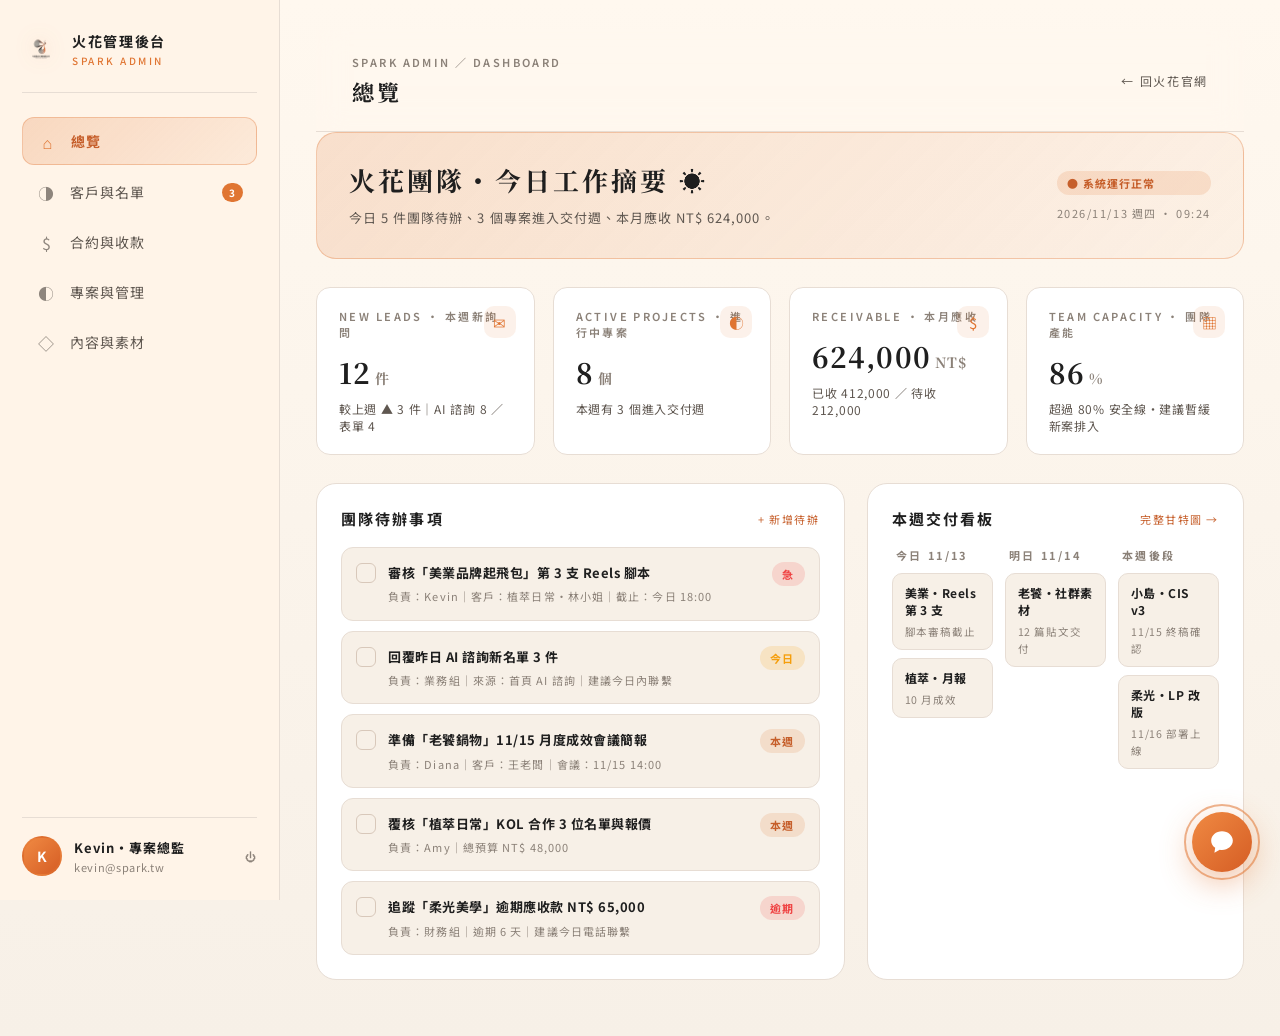
==== admin.html @ 4edcf340 "Initial prototype: 5 pages + assets Homepage, services, case study (Velireo), customer portal, and a" ====
<!DOCTYPE html>
<html lang="zh-Hant" data-theme="light">
<head>
  <meta charset="UTF-8" />
  <meta name="viewport" content="width=device-width, initial-scale=1.0" />
  <title>管理後台｜SPARK Brand Marketing</title>
  <link rel="preconnect" href="https://fonts.googleapis.com">
  <link rel="preconnect" href="https://fonts.gstatic.com" crossorigin>
  <link href="https://fonts.googleapis.com/css2?family=Noto+Serif+TC:wght@500;600;700;800&family=Noto+Sans+TC:wght@300;400;500;600;700&family=Inter:wght@400;500;600;700&display=swap" rel="stylesheet">
  <style>
    /* ===== Design tokens 沿用首頁 ===== */
    :root {
      --bg: #070b10;
      --bg-2: #0b1017;
      --card: rgba(18, 23, 31, 0.78);
      --card-2: rgba(21, 27, 36, 0.72);
      --line: rgba(255, 255, 255, 0.10);
      --line-strong: rgba(255, 255, 255, 0.16);
      --text: #f6f0e8;
      --text-soft: rgba(246, 240, 232, 0.72);
      --text-muted: rgba(246, 240, 232, 0.48);
      --orange: #e07532;
      --orange-2: #f08c4a;
      --orange-deep: #b94f1f;
      --glow: rgba(224, 117, 50, 0.42);
      --radius: 20px;
      --radius-sm: 14px;
      --body-bg: radial-gradient(circle at 8% 12%, rgba(224, 117, 50, .14), transparent 32%),
        linear-gradient(180deg, #06090e 0%, #080d13 100%);
    }
    :root[data-theme="light"] {
      --bg: #FFF8EF;
      --bg-2: #F7F0E7;
      --card: #FFFFFF;
      --card-2: #FFF4E8;
      --line: #E7DDD4;
      --line-strong: #D8C8BA;
      --text: #1F1F1F;
      --text-soft: #5F5750;
      --text-muted: #8B8178;
      --orange: #E07532;
      --orange-2: #C65F2B;
      --orange-deep: #B85A20;
      --body-bg: linear-gradient(180deg, #FFF8EF 0%, #F7F0E7 100%);
    }

    * { box-sizing: border-box; margin: 0; padding: 0; }
    html, body {
      min-height: 100%; background: var(--bg); color: var(--text);
      font-family: "Noto Sans TC", "Inter", sans-serif;
      transition: background .4s, color .4s;
    }
    body { background: var(--body-bg); }
    a { color: inherit; text-decoration: none; }
    ul { list-style: none; }

    /* ===== Shell（同 portal.html）===== */
    .admin-shell { display: grid; grid-template-columns: 280px 1fr; min-height: 100vh; }
    .admin-sidebar {
      background: var(--card-2); border-right: 1px solid var(--line);
      display: flex; flex-direction: column;
      padding: 30px 22px 24px;
      position: sticky; top: 0; height: 100vh;
    }
    .admin-brand {
      display: flex; align-items: center; gap: 12px;
      padding-bottom: 24px; margin-bottom: 24px;
      border-bottom: 1px solid var(--line);
    }
    .admin-brand img { width: 38px; height: 38px; object-fit: contain; filter: drop-shadow(0 0 10px rgba(224,117,50,.3)); }
    .admin-brand-text strong {
      display: block; font-size: 14px; font-weight: 700;
      letter-spacing: .12em; color: var(--text);
    }
    .admin-brand-text span {
      display: block; font-size: 10px; font-weight: 500;
      letter-spacing: .25em; color: var(--orange); margin-top: 2px;
    }
    .admin-nav { display: flex; flex-direction: column; gap: 4px; flex: 1; }
    .admin-nav-item {
      display: flex; align-items: center; gap: 12px;
      padding: 12px 14px; border-radius: 12px;
      color: var(--text-soft); font-size: 14px;
      letter-spacing: .08em; cursor: pointer; transition: all .2s;
    }
    .admin-nav-item .icon {
      width: 22px; height: 22px; display: grid; place-items: center;
      font-size: 16px; opacity: .7;
    }
    .admin-nav-item:hover { background: rgba(224,117,50,.08); color: var(--text); }
    .admin-nav-item.is-active {
      background: linear-gradient(135deg, rgba(224,117,50,.22), rgba(224,117,50,.08));
      color: var(--orange-2); font-weight: 700;
      border: 1px solid rgba(224,117,50,.32);
    }
    .admin-nav-item.is-active .icon { opacity: 1; color: var(--orange); }
    .admin-nav-item .badge {
      margin-left: auto; padding: 2px 7px;
      border-radius: 999px; font-size: 10px; font-weight: 700;
      background: var(--orange); color: #fff;
    }
    .admin-user {
      display: flex; align-items: center; gap: 12px;
      padding-top: 18px; margin-top: 14px;
      border-top: 1px solid var(--line);
    }
    .admin-user .avatar {
      width: 40px; height: 40px; border-radius: 50%;
      background: linear-gradient(135deg, #f08a43, #d55d24);
      color: #fff; display: grid; place-items: center;
      font-weight: 700; font-size: 14px;
      border: 2px solid rgba(224,117,50,.4);
      flex-shrink: 0;
    }
    .admin-user .meta b {
      display: block; font-size: 13px; font-weight: 700;
      letter-spacing: .08em; color: var(--text);
    }
    .admin-user .meta span {
      display: block; font-size: 11px; letter-spacing: .06em;
      color: var(--text-muted); margin-top: 2px;
    }
    .admin-user .logout {
      margin-left: auto; color: var(--text-muted);
      font-size: 11px; letter-spacing: .12em; cursor: pointer;
    }
    .admin-user .logout:hover { color: var(--orange-2); }

    /* ===== Main ===== */
    .admin-main { min-height: 100vh; }
    .admin-topbar {
      display: flex; align-items: center; justify-content: space-between;
      padding: 24px 36px; border-bottom: 1px solid var(--line);
      background: rgba(7,11,16,.45); backdrop-filter: blur(14px);
      position: sticky; top: 0; z-index: 50;
    }
    :root[data-theme="light"] .admin-topbar { background: rgba(255,248,239,.78); }
    .admin-topbar h1 {
      font-family: "Noto Serif TC", serif;
      font-size: 22px; letter-spacing: .14em; font-weight: 700;
    }
    .admin-topbar .crumbs {
      font-size: 11px; letter-spacing: .22em;
      color: var(--text-muted); margin-bottom: 6px; font-weight: 600;
    }
    .admin-topbar .back {
      font-size: 12px; letter-spacing: .14em; color: var(--text-soft);
      transition: color .2s;
    }
    .admin-topbar .back:hover { color: var(--orange-2); }

    .admin-view { display: none; padding: 30px 36px 56px; }
    .admin-view.is-active { display: block; animation: viewFade .4s ease; }
    @keyframes viewFade {
      from { opacity: 0; transform: translateY(6px); }
      to { opacity: 1; transform: translateY(0); }
    }

    /* ===== Common cards / pills ===== */
    .card {
      background: var(--card); border: 1px solid var(--line);
      border-radius: var(--radius); padding: 24px;
    }
    .card-h {
      display: flex; align-items: center; justify-content: space-between;
      margin-bottom: 18px;
    }
    .card-h h3 { font-size: 15px; font-weight: 700; letter-spacing: .14em; }
    .card-h .more { font-size: 11px; letter-spacing: .14em; color: var(--orange-2); cursor: pointer; }
    .pill {
      display: inline-flex; align-items: center; gap: 6px;
      padding: 4px 10px; border-radius: 999px;
      font-size: 11px; letter-spacing: .1em; font-weight: 700;
    }
    .pill.success { background: rgba(74,222,128,.14); color: #4ade80; }
    .pill.warning { background: rgba(245,158,11,.16); color: #f59e0b; }
    .pill.info    { background: rgba(224,117,50,.16); color: var(--orange-2); }
    .pill.danger  { background: rgba(239,68,68,.16); color: #ef4444; }
    .pill.muted   { background: rgba(255,255,255,.06); color: var(--text-muted); }
    :root[data-theme="light"] .pill.success { background: rgba(34,140,80,.12); color: #228c50; }
    :root[data-theme="light"] .pill.muted { background: rgba(31,31,31,.06); color: var(--text-muted); }

    /* ===== Dashboard ===== */
    .welcome {
      background: linear-gradient(135deg, rgba(224,117,50,.18), rgba(224,117,50,.04));
      border: 1px solid rgba(224,117,50,.32); border-radius: var(--radius);
      padding: 28px 32px; margin-bottom: 28px;
      display: flex; align-items: center; justify-content: space-between;
    }
    .welcome h2 {
      font-family: "Noto Serif TC", serif;
      font-size: 26px; letter-spacing: .12em; margin-bottom: 8px;
    }
    .welcome p { font-size: 13px; color: var(--text-soft); letter-spacing: .08em; line-height: 1.85; }
    .welcome-status { display: flex; flex-direction: column; gap: 10px; text-align: right; }
    .metric-grid {
      display: grid; grid-template-columns: repeat(4, 1fr);
      gap: 18px; margin-bottom: 28px;
    }
    .metric {
      background: var(--card); border: 1px solid var(--line);
      border-radius: var(--radius-sm); padding: 20px 22px; position: relative;
    }
    .metric .label {
      font-size: 11px; letter-spacing: .22em; font-weight: 600;
      color: var(--text-muted); margin-bottom: 12px;
    }
    .metric .value {
      font-family: "Noto Serif TC", serif;
      font-size: 28px; font-weight: 700;
      letter-spacing: .04em; color: var(--text);
    }
    .metric .value .unit { font-size: 14px; color: var(--text-muted); margin-left: 4px; }
    .metric .desc { margin-top: 8px; font-size: 12px; color: var(--text-soft); letter-spacing: .06em; }
    .metric .icon {
      position: absolute; top: 18px; right: 18px;
      width: 32px; height: 32px; border-radius: 10px;
      background: rgba(224,117,50,.1); color: var(--orange);
      display: grid; place-items: center; font-size: 15px;
    }
    .panel-row { display: grid; grid-template-columns: 1.4fr 1fr; gap: 22px; }

    .todo-list { display: flex; flex-direction: column; gap: 10px; }
    .todo-item {
      display: flex; align-items: flex-start; gap: 12px;
      padding: 14px; border-radius: 12px;
      background: var(--bg-2); border: 1px solid var(--line);
      transition: all .2s;
    }
    .todo-item:hover { border-color: rgba(224,117,50,.4); }
    .todo-item .check {
      width: 20px; height: 20px; border-radius: 6px;
      border: 1.5px solid var(--line-strong);
      flex-shrink: 0; margin-top: 1px; cursor: pointer;
    }
    .todo-item .text { flex: 1; font-size: 13px; line-height: 1.65; color: var(--text); }
    .todo-item .text b { font-weight: 700; letter-spacing: .04em; }
    .todo-item .text small { display: block; font-size: 11px; color: var(--text-muted); letter-spacing: .1em; margin-top: 4px; }

    .deliver-week {
      display: grid; grid-template-columns: repeat(3, 1fr); gap: 12px;
    }
    .deliver-col h4 {
      font-size: 11px; letter-spacing: .22em; color: var(--text-muted);
      font-weight: 700; margin-bottom: 10px; padding: 0 4px;
    }
    .deliver-card {
      padding: 10px 12px; background: var(--bg-2);
      border: 1px solid var(--line); border-radius: 10px;
      margin-bottom: 8px; font-size: 12px;
    }
    .deliver-card b { display: block; color: var(--text); font-weight: 700; margin-bottom: 4px; letter-spacing: .04em; }
    .deliver-card span { color: var(--text-muted); font-size: 10.5px; letter-spacing: .08em; }

    /* ===== CRM ===== */
    .funnel-bar {
      display: grid; grid-template-columns: repeat(4, 1fr); gap: 14px;
      margin-bottom: 26px;
    }
    .funnel-step {
      background: var(--card); border: 1px solid var(--line);
      border-radius: var(--radius-sm); padding: 18px 22px;
      position: relative;
    }
    .funnel-step::after {
      content: "›"; position: absolute; right: -14px; top: 50%;
      transform: translateY(-50%); color: var(--orange-2);
      font-size: 24px; font-weight: 700; z-index: 1;
    }
    .funnel-step:last-child::after { display: none; }
    .funnel-step .label {
      font-size: 11px; letter-spacing: .18em; color: var(--text-muted);
      font-weight: 600; margin-bottom: 8px;
    }
    .funnel-step .num {
      font-family: "Noto Serif TC", serif;
      font-size: 30px; font-weight: 700; color: var(--text);
      letter-spacing: .04em;
    }
    .funnel-step .delta { font-size: 11px; color: #4ade80; margin-top: 4px; letter-spacing: .08em; }

    .table {
      background: var(--card); border: 1px solid var(--line);
      border-radius: var(--radius); overflow: hidden;
    }
    .table-row {
      display: grid; gap: 14px; align-items: center;
      padding: 14px 22px;
      border-bottom: 1px solid var(--line);
      font-size: 13px; transition: background .2s;
    }
    .table-row:last-child { border-bottom: none; }
    .table-row:hover { background: rgba(224,117,50,.05); }
    .table-row.is-head {
      font-size: 11px; letter-spacing: .2em;
      color: var(--text-muted); font-weight: 700;
      background: var(--bg-2);
    }
    .table-row.is-head:hover { background: var(--bg-2); }
    .lead-row { grid-template-columns: 50px 1.4fr 1fr 100px 110px 130px 110px 90px; }
    .table-row .who b { display: block; font-size: 13px; color: var(--text); letter-spacing: .04em; margin-bottom: 2px; }
    .table-row .who span { font-size: 11px; color: var(--text-muted); }
    .src {
      display: inline-flex; padding: 3px 9px; border-radius: 999px;
      font-size: 10px; letter-spacing: .14em; font-weight: 700;
    }
    .src.ai     { background: rgba(224,117,50,.16); color: var(--orange-2); }
    .src.form   { background: rgba(74,222,128,.14); color: #4ade80; }
    .src.refer  { background: rgba(96,165,250,.16); color: #60a5fa; }
    .src.partner { background: rgba(167,139,250,.18); color: #a78bfa; }
    :root[data-theme="light"] .src.form { background: rgba(34,140,80,.12); color: #228c50; }
    .table-row .pm {
      display: inline-flex; align-items: center; gap: 6px;
      font-size: 12px; color: var(--text);
    }
    .table-row .pm .av {
      width: 22px; height: 22px; border-radius: 50%;
      background: linear-gradient(135deg, #f08a43, #d55d24);
      color: #fff; font-size: 10px; font-weight: 700;
      display: grid; place-items: center;
    }
    .table-row .amt {
      font-family: "Inter", sans-serif;
      font-weight: 700; font-size: 13px; color: var(--text);
    }
    .table-row .ico-cell {
      display: grid; place-items: center;
    }
    .table-row .ico-cell .ic {
      width: 32px; height: 32px; border-radius: 8px;
      background: rgba(224,117,50,.12); color: var(--orange-2);
      display: grid; place-items: center; font-size: 13px;
    }

    /* ===== Sub pane（view 內的子 tab）===== */
    .sub-pane { display: none; }
    .sub-pane.is-active { display: block; animation: viewFade .35s ease; }

    /* ===== Action bar + Template library ===== */
    .action-bar {
      display: flex; align-items: center; justify-content: space-between;
      margin-bottom: 20px; gap: 14px;
    }
    .action-bar .left { display: flex; gap: 8px; }
    .filter-pill {
      padding: 8px 16px; border-radius: 999px;
      border: 1px solid var(--line);
      background: var(--card); color: var(--text-soft);
      font-size: 12px; letter-spacing: .12em; font-weight: 600;
      cursor: pointer; transition: all .2s;
    }
    .filter-pill:hover { border-color: rgba(224,117,50,.4); color: var(--text); }
    .filter-pill.is-on {
      background: rgba(224,117,50,.16);
      border-color: rgba(224,117,50,.5);
      color: var(--orange-2);
    }
    .cta-btn {
      padding: 10px 20px; border-radius: 10px; border: none;
      background: var(--orange); color: #fff; cursor: pointer;
      font-family: inherit; font-size: 12.5px; font-weight: 700;
      letter-spacing: .14em;
      display: inline-flex; align-items: center; gap: 8px;
      transition: all .2s;
    }
    .cta-btn:hover { background: var(--orange-deep); transform: translateY(-1px); }
    .cta-btn-ghost {
      padding: 10px 18px; border-radius: 10px;
      border: 1px solid var(--line-strong);
      background: var(--card); color: var(--text);
      font-family: inherit; font-size: 12px; font-weight: 600;
      letter-spacing: .14em; cursor: pointer;
      transition: all .2s;
    }
    .cta-btn-ghost:hover { border-color: var(--orange); color: var(--orange-2); }

    .template-lib {
      background: var(--card); border: 1px solid var(--line);
      border-radius: var(--radius); padding: 22px 24px;
      margin-bottom: 24px;
    }
    .template-lib-h {
      display: flex; align-items: center; justify-content: space-between;
      margin-bottom: 16px;
    }
    .template-lib-h h3 {
      font-size: 13px; letter-spacing: .14em; font-weight: 700;
    }
    .template-lib-h h3 small {
      font-size: 11px; color: var(--text-muted); letter-spacing: .1em;
      font-weight: 500; margin-left: 8px;
    }
    .template-grid {
      display: grid; grid-template-columns: repeat(4, 1fr); gap: 12px;
    }
    .tpl-card {
      background: var(--bg-2); border: 1px solid var(--line);
      border-radius: 12px; padding: 16px;
      cursor: pointer; transition: all .2s;
      display: flex; flex-direction: column; gap: 8px;
    }
    .tpl-card:hover {
      border-color: rgba(224,117,50,.5);
      transform: translateY(-2px);
      box-shadow: 0 8px 24px rgba(224,117,50,.1);
    }
    .tpl-card .ic {
      width: 36px; height: 36px; border-radius: 10px;
      background: rgba(224,117,50,.14); color: var(--orange-2);
      display: grid; place-items: center; font-size: 16px;
      margin-bottom: 4px;
    }
    .tpl-card b {
      font-size: 13.5px; font-weight: 700; letter-spacing: .08em;
      color: var(--text);
    }
    .tpl-card p {
      font-size: 11.5px; line-height: 1.7; letter-spacing: .04em;
      color: var(--text-muted);
    }
    .tpl-card .use {
      margin-top: 6px; align-self: flex-start;
      font-size: 10.5px; font-weight: 700; letter-spacing: .14em;
      color: var(--orange-2);
    }
    .tpl-card.custom .ic {
      background: rgba(255,255,255,.05); color: var(--text-muted);
      border: 1px dashed var(--line-strong);
    }
    @media (max-width: 1080px) {
      .template-grid { grid-template-columns: repeat(2, 1fr); }
    }

    /* ===== Project list ===== */
    .proj-list-row { grid-template-columns: 50px 1.4fr 1fr 110px 130px 130px 90px; }
    .proj-list-row .stage-pill {
      display: inline-flex; padding: 4px 10px; border-radius: 999px;
      font-size: 10.5px; letter-spacing: .12em; font-weight: 700;
    }
    .stage-pill.s1 { background: rgba(96,165,250,.16); color: #60a5fa; }
    .stage-pill.s2 { background: rgba(167,139,250,.18); color: #a78bfa; }
    .stage-pill.s3 { background: rgba(245,158,11,.18); color: #f59e0b; }
    .stage-pill.s4 { background: rgba(224,117,50,.18); color: var(--orange-2); }
    .stage-pill.s5 { background: rgba(74,222,128,.16); color: #4ade80; }

    /* ===== Contract status (6 階段流程) ===== */
    .pill.draft     { background: rgba(255,255,255,.06); color: var(--text-muted); }
    .pill.sent      { background: rgba(96,165,250,.16); color: #60a5fa; }
    .pill.signed    { background: rgba(167,139,250,.18); color: #a78bfa; }
    .pill.paying    { background: rgba(245,158,11,.18); color: #f59e0b; }
    .pill.paid      { background: rgba(74,222,128,.14); color: #4ade80; }
    .pill.done      { background: rgba(224,117,50,.16); color: var(--orange-2); }
    :root[data-theme="light"] .pill.draft { background: rgba(31,31,31,.06); color: var(--text-muted); }

    /* ===== Projects（5 階段 kanban）===== */
    .proj-kanban {
      display: grid; grid-template-columns: repeat(5, 1fr);
      gap: 14px; margin-bottom: 26px;
    }
    .proj-col {
      background: var(--bg-2); border: 1px solid var(--line);
      border-radius: var(--radius-sm); padding: 14px;
      min-height: 460px;
      display: flex; flex-direction: column;
    }
    .proj-col-head {
      display: flex; align-items: center; justify-content: space-between;
      padding: 4px 6px 12px; margin-bottom: 10px;
      border-bottom: 1px dashed var(--line);
    }
    .proj-col-head .step {
      font-family: "Inter", sans-serif;
      font-size: 10px; letter-spacing: .22em;
      color: var(--orange-2); font-weight: 700; margin-bottom: 4px;
    }
    .proj-col-head h4 {
      font-size: 13px; letter-spacing: .14em;
      font-weight: 700; color: var(--text);
    }
    .proj-col-head .cnt {
      width: 22px; height: 22px; border-radius: 6px;
      background: rgba(224,117,50,.14); color: var(--orange-2);
      display: grid; place-items: center;
      font-size: 11px; font-weight: 700;
      font-family: "Inter", sans-serif;
    }
    .proj-col-list { display: flex; flex-direction: column; gap: 10px; flex: 1; }

    .proj-mini {
      background: var(--card); border: 1px solid var(--line);
      border-radius: 12px; padding: 14px 14px 12px;
      transition: all .2s; cursor: pointer;
    }
    .proj-mini:hover { border-color: rgba(224,117,50,.5); transform: translateY(-2px); }
    .proj-mini[data-state="urgent"] { border-color: rgba(239,68,68,.4); }
    .proj-mini .industry {
      display: inline-flex; padding: 2px 7px; border-radius: 999px;
      font-size: 9px; letter-spacing: .18em; font-weight: 700;
      background: rgba(224,117,50,.14); color: var(--orange-2);
      margin-bottom: 8px;
    }
    .proj-mini h5 {
      font-family: "Noto Serif TC", serif;
      font-size: 14px; letter-spacing: .08em;
      color: var(--text); font-weight: 700; line-height: 1.4;
      margin-bottom: 4px;
    }
    .proj-mini .client {
      font-size: 11px; color: var(--text-muted);
      letter-spacing: .06em; margin-bottom: 10px;
    }
    .proj-bar {
      height: 4px; border-radius: 999px;
      background: var(--line); overflow: hidden; margin-bottom: 10px;
    }
    .proj-bar i { display: block; height: 100%; background: linear-gradient(90deg, var(--orange-2), var(--orange)); border-radius: 999px; }
    .proj-mini .meta-row {
      display: flex; justify-content: space-between; align-items: center;
      font-size: 10.5px; color: var(--text-soft); letter-spacing: .04em;
    }
    .proj-mini .pm-mini {
      display: inline-flex; align-items: center; gap: 5px;
      font-weight: 600; color: var(--text);
    }
    .proj-mini .pm-mini .av {
      width: 18px; height: 18px; border-radius: 50%;
      background: linear-gradient(135deg, #f08a43, #d55d24);
      color: #fff; font-size: 8px; font-weight: 700;
      display: grid; place-items: center;
    }
    .proj-mini .next {
      font-size: 10px; color: var(--text-muted);
      letter-spacing: .06em; margin-top: 6px;
      padding-top: 8px; border-top: 1px dashed var(--line);
      line-height: 1.6;
    }
    .proj-mini .next b { color: var(--orange-2); font-weight: 700; letter-spacing: .1em; }

    /* ===== Contracts/Payments ===== */
    .pay-summary { display: grid; grid-template-columns: repeat(3, 1fr); gap: 18px; margin-bottom: 26px; }
    .pay-mini {
      background: var(--card); border: 1px solid var(--line);
      border-radius: var(--radius); padding: 22px 24px;
    }
    .pay-mini.urgent {
      background: linear-gradient(135deg, rgba(239,68,68,.18), rgba(239,68,68,.04));
      border-color: rgba(239,68,68,.42);
    }
    .pay-mini .label { font-size: 11px; letter-spacing: .22em; font-weight: 600; color: var(--text-muted); margin-bottom: 10px; }
    .pay-mini.urgent .label { color: #ef4444; }
    .pay-mini .amount {
      font-family: "Noto Serif TC", serif;
      font-size: 26px; font-weight: 700; color: var(--text);
      letter-spacing: .04em; margin-bottom: 6px;
    }
    .pay-mini p { font-size: 12px; color: var(--text-soft); letter-spacing: .06em; }
    .contract-row { grid-template-columns: 1.5fr 1fr 130px 130px 130px 110px 100px; }

    /* ===== Assets ===== */
    .upload-card {
      background: var(--card); border: 1px solid var(--line);
      border-radius: var(--radius); padding: 22px;
      margin-bottom: 24px;
      display: grid; grid-template-columns: 1.4fr 1fr; gap: 22px;
      align-items: stretch;
    }
    .upload-zone {
      border: 2px dashed rgba(224,117,50,.32);
      border-radius: var(--radius-sm);
      background: rgba(224,117,50,.04);
      padding: 32px 24px;
      display: flex; flex-direction: column; align-items: center; justify-content: center;
      text-align: center; gap: 10px;
      cursor: pointer; transition: all .2s;
    }
    .upload-zone:hover {
      border-color: var(--orange);
      background: rgba(224,117,50,.08);
    }
    .upload-zone .up-ico {
      width: 56px; height: 56px; border-radius: 16px;
      background: rgba(224,117,50,.16); color: var(--orange);
      display: grid; place-items: center; font-size: 26px;
      margin-bottom: 6px;
    }
    .upload-zone b {
      font-size: 15px; letter-spacing: .08em; color: var(--text);
      font-weight: 700;
    }
    .upload-zone span {
      font-size: 11.5px; color: var(--text-muted); letter-spacing: .08em;
      line-height: 1.7;
    }
    .upload-zone .up-btn {
      margin-top: 8px;
      padding: 10px 22px; border-radius: 10px; border: none;
      background: var(--orange); color: #fff; cursor: pointer;
      font-family: inherit; font-size: 12px; font-weight: 700;
      letter-spacing: .14em; transition: all .2s;
    }
    .upload-zone .up-btn:hover { background: var(--orange-deep); }

    .upload-meta { display: flex; flex-direction: column; gap: 14px; }
    .upload-row { display: flex; flex-direction: column; gap: 6px; }
    .upload-row label {
      font-size: 11px; letter-spacing: .18em; font-weight: 600;
      color: var(--text-muted);
    }
    .upload-row select, .upload-row input {
      height: 38px; padding: 0 14px;
      border-radius: 10px; border: 1px solid var(--line-strong);
      background: var(--bg-2); color: var(--text);
      font-family: inherit; font-size: 13px; letter-spacing: .04em;
      outline: none; cursor: pointer;
    }
    .upload-row select:focus, .upload-row input:focus { border-color: var(--orange); }
    .upload-sync {
      display: flex; align-items: center; gap: 10px;
      padding: 10px 14px; border-radius: 10px;
      background: rgba(74,222,128,.08);
      border: 1px solid rgba(74,222,128,.22);
      font-size: 12px; color: var(--text-soft); letter-spacing: .04em;
      line-height: 1.6;
    }
    .upload-sync input[type="checkbox"] {
      width: 16px; height: 16px; accent-color: var(--orange);
    }
    .upload-sync b { color: var(--text); font-weight: 700; }

    .recent-uploads {
      background: var(--card); border: 1px solid var(--line);
      border-radius: var(--radius); padding: 18px 22px;
      margin-bottom: 26px;
    }
    .recent-uploads-h {
      display: flex; align-items: center; justify-content: space-between;
      margin-bottom: 14px;
    }
    .recent-uploads-h h3 {
      font-size: 13px; letter-spacing: .14em; font-weight: 700;
    }
    .recent-uploads-h span {
      font-size: 11px; color: var(--text-muted); letter-spacing: .1em;
    }
    .recent-row {
      display: grid; grid-template-columns: 36px 1fr 110px 100px 100px 80px;
      gap: 14px; align-items: center;
      padding: 10px 4px;
      border-top: 1px dashed var(--line);
      font-size: 12.5px;
    }
    .recent-row .r-ico {
      width: 30px; height: 30px; border-radius: 8px;
      background: rgba(224,117,50,.12); color: var(--orange-2);
      display: grid; place-items: center; font-size: 13px;
    }
    .recent-row .r-name b {
      display: block; font-size: 12.5px; color: var(--text);
      letter-spacing: .04em; margin-bottom: 2px;
    }
    .recent-row .r-name span {
      font-size: 10.5px; color: var(--text-muted); letter-spacing: .06em;
    }
    .recent-row .r-meta {
      font-size: 11px; color: var(--text-soft); letter-spacing: .04em;
    }
    .recent-row .r-sync {
      font-size: 11px; font-weight: 700;
    }
    .recent-row .r-sync.on { color: #4ade80; }
    .recent-row .r-sync.off { color: var(--text-muted); }

    .asset-toolbar {
      display: flex; align-items: center; gap: 12px;
      margin-bottom: 24px; flex-wrap: wrap;
    }
    .asset-stats {
      display: flex; gap: 14px;
    }
    .asset-stat {
      padding: 10px 18px; border-radius: 12px;
      background: var(--card); border: 1px solid var(--line);
      font-size: 11px; letter-spacing: .14em; color: var(--text-muted);
      font-weight: 600;
    }
    .asset-stat b {
      display: block; font-family: "Inter", sans-serif;
      font-size: 18px; color: var(--text); font-weight: 700;
      letter-spacing: 0; margin-bottom: 2px;
    }
    .asset-search {
      margin-left: auto; min-width: 240px;
      height: 38px; padding: 0 14px;
      border-radius: 999px; border: 1px solid var(--line);
      background: var(--bg-2); color: var(--text);
      font-family: inherit; font-size: 12.5px; outline: none;
    }
    .asset-search:focus { border-color: var(--orange); }

    .brand-grid { display: grid; grid-template-columns: repeat(4, 1fr); gap: 18px; }
    .brand-card {
      background: var(--card); border: 1px solid var(--line);
      border-radius: var(--radius); overflow: hidden;
      transition: all .2s; cursor: pointer;
    }
    .brand-card:hover { transform: translateY(-3px); border-color: rgba(224,117,50,.4); }
    .brand-thumb {
      aspect-ratio: 4 / 3;
      background-size: cover; background-position: center;
      background-color: var(--bg-2);
      position: relative;
    }
    .brand-thumb .count {
      position: absolute; top: 12px; right: 12px;
      padding: 4px 10px; border-radius: 999px;
      background: rgba(7,11,16,.78); backdrop-filter: blur(8px);
      color: var(--text); font-size: 11px; letter-spacing: .1em; font-weight: 700;
    }
    .brand-body { padding: 14px 18px 16px; }
    .brand-body b {
      display: block; font-size: 14px; font-weight: 700;
      letter-spacing: .08em; color: var(--text); margin-bottom: 3px;
    }
    .brand-body span {
      font-size: 11px; color: var(--text-muted); letter-spacing: .08em;
    }

    @media (max-width: 1080px) {
      .admin-shell { grid-template-columns: 1fr; }
      .admin-sidebar { position: relative; height: auto; flex-direction: row; flex-wrap: wrap; }
      .admin-nav { flex-direction: row; flex-wrap: wrap; }
      .metric-grid { grid-template-columns: repeat(2, 1fr); }
      .panel-row { grid-template-columns: 1fr; }
      .funnel-bar { grid-template-columns: repeat(2, 1fr); }
      .funnel-step::after { display: none; }
      .proj-kanban { grid-template-columns: 1fr; }
      .proj-col { min-height: auto; }
      .pay-summary { grid-template-columns: 1fr; }
      .brand-grid { grid-template-columns: repeat(2, 1fr); }
      .lead-row, .contract-row { grid-template-columns: 1fr 1fr; }
    }
  </style>
</head>
<body>
  <div class="admin-shell">
    <!-- ============ Sidebar ============ -->
    <aside class="admin-sidebar">
      <a class="admin-brand" href="index.html">
        <img src="assets/spark-logo.png" alt="火花 logo">
        <span class="admin-brand-text">
          <strong>火花管理後台</strong>
          <span>SPARK ADMIN</span>
        </span>
      </a>

      <nav class="admin-nav">
        <div class="admin-nav-item is-active" data-view="dashboard">
          <span class="icon">⌂</span><span>總覽</span>
        </div>
        <div class="admin-nav-item" data-view="crm">
          <span class="icon">◑</span><span>客戶與名單</span><span class="badge">3</span>
        </div>
        <div class="admin-nav-item" data-view="contracts">
          <span class="icon">$</span><span>合約與收款</span>
        </div>
        <div class="admin-nav-item" data-view="projects">
          <span class="icon">◐</span><span>專案與管理</span>
        </div>
        <div class="admin-nav-item" data-view="assets">
          <span class="icon">◇</span><span>內容與素材</span>
        </div>
      </nav>

      <div class="admin-user">
        <div class="avatar">K</div>
        <div class="meta">
          <b>Kevin・專案總監</b>
          <span>kevin@spark.tw</span>
        </div>
        <span class="logout" title="登出">⏻</span>
      </div>
    </aside>

    <!-- ============ Main ============ -->
    <main class="admin-main">
      <!-- ===== Dashboard ===== -->
      <div class="admin-view is-active" data-view="dashboard">
        <div class="admin-topbar">
          <div>
            <div class="crumbs">SPARK ADMIN ／ DASHBOARD</div>
            <h1>總覽</h1>
          </div>
          <a class="back" href="index.html">← 回火花官網</a>
        </div>

        <div class="welcome">
          <div>
            <h2>火花團隊・今日工作摘要 ☀</h2>
            <p>今日 5 件團隊待辦、3 個專案進入交付週、本月應收 NT$ 624,000。</p>
          </div>
          <div class="welcome-status">
            <span class="pill info">● 系統運行正常</span>
            <span style="font-size:11px;letter-spacing:.14em;color:var(--text-muted);">2026/11/13 週四 · 09:24</span>
          </div>
        </div>

        <div class="metric-grid">
          <div class="metric">
            <div class="icon">✉</div>
            <div class="label">NEW LEADS · 本週新詢問</div>
            <div class="value">12<span class="unit">件</span></div>
            <div class="desc">較上週 ▲ 3 件｜AI 諮詢 8 ／ 表單 4</div>
          </div>
          <div class="metric">
            <div class="icon">◐</div>
            <div class="label">ACTIVE PROJECTS · 進行中專案</div>
            <div class="value">8<span class="unit">個</span></div>
            <div class="desc">本週有 3 個進入交付週</div>
          </div>
          <div class="metric">
            <div class="icon">$</div>
            <div class="label">RECEIVABLE · 本月應收</div>
            <div class="value">624,000<span class="unit">NT$</span></div>
            <div class="desc">已收 412,000 ／ 待收 212,000</div>
          </div>
          <div class="metric">
            <div class="icon">▦</div>
            <div class="label">TEAM CAPACITY · 團隊產能</div>
            <div class="value">86<span class="unit">%</span></div>
            <div class="desc">超過 80% 安全線・建議暫緩新案排入</div>
          </div>
        </div>

        <div class="panel-row">
          <div class="card">
            <div class="card-h">
              <h3>團隊待辦事項</h3>
              <span class="more">+ 新增待辦</span>
            </div>
            <div class="todo-list">
              <div class="todo-item">
                <div class="check"></div>
                <div class="text">
                  <b>審核「美業品牌起飛包」第 3 支 Reels 腳本</b>
                  <small>負責：Kevin｜客戶：植萃日常・林小姐｜截止：今日 18:00</small>
                </div>
                <span class="pill danger">急</span>
              </div>
              <div class="todo-item">
                <div class="check"></div>
                <div class="text">
                  <b>回覆昨日 AI 諮詢新名單 3 件</b>
                  <small>負責：業務組｜來源：首頁 AI 諮詢｜建議今日內聯繫</small>
                </div>
                <span class="pill warning">今日</span>
              </div>
              <div class="todo-item">
                <div class="check"></div>
                <div class="text">
                  <b>準備「老饕鍋物」11/15 月度成效會議簡報</b>
                  <small>負責：Diana｜客戶：王老闆｜會議：11/15 14:00</small>
                </div>
                <span class="pill info">本週</span>
              </div>
              <div class="todo-item">
                <div class="check"></div>
                <div class="text">
                  <b>覆核「植萃日常」KOL 合作 3 位名單與報價</b>
                  <small>負責：Amy｜總預算 NT$ 48,000</small>
                </div>
                <span class="pill info">本週</span>
              </div>
              <div class="todo-item">
                <div class="check"></div>
                <div class="text">
                  <b>追蹤「柔光美學」逾期應收款 NT$ 65,000</b>
                  <small>負責：財務組｜逾期 6 天｜建議今日電話聯繫</small>
                </div>
                <span class="pill danger">逾期</span>
              </div>
            </div>
          </div>

          <div class="card">
            <div class="card-h">
              <h3>本週交付看板</h3>
              <span class="more">完整甘特圖 →</span>
            </div>
            <div class="deliver-week">
              <div class="deliver-col">
                <h4>今日 11/13</h4>
                <div class="deliver-card">
                  <b>美業・Reels 第 3 支</b>
                  <span>腳本審稿截止</span>
                </div>
                <div class="deliver-card">
                  <b>植萃・月報</b>
                  <span>10 月成效</span>
                </div>
              </div>
              <div class="deliver-col">
                <h4>明日 11/14</h4>
                <div class="deliver-card">
                  <b>老饕・社群素材</b>
                  <span>12 篇貼文交付</span>
                </div>
              </div>
              <div class="deliver-col">
                <h4>本週後段</h4>
                <div class="deliver-card">
                  <b>小島・CIS v3</b>
                  <span>11/15 終稿確認</span>
                </div>
                <div class="deliver-card">
                  <b>柔光・LP 改版</b>
                  <span>11/16 部署上線</span>
                </div>
              </div>
            </div>
          </div>
        </div>
      </div>

      <!-- ===== CRM ===== -->
      <div class="admin-view" data-view="crm">
        <div class="admin-topbar">
          <div>
            <div class="crumbs">SPARK ADMIN ／ CRM</div>
            <h1>客戶與名單</h1>
          </div>
          <a class="back" href="index.html">← 回火花官網</a>
        </div>

        <div class="funnel-bar">
          <div class="funnel-step">
            <div class="label">NEW LEADS · 新進名單</div>
            <div class="num">24</div>
            <div class="delta">本月 ▲ 7</div>
          </div>
          <div class="funnel-step">
            <div class="label">CONTACTED · 已聯繫</div>
            <div class="num">18</div>
            <div class="delta">轉換率 75%</div>
          </div>
          <div class="funnel-step">
            <div class="label">PROPOSED · 已提案</div>
            <div class="num">9</div>
            <div class="delta">轉換率 50%</div>
          </div>
          <div class="funnel-step">
            <div class="label">SIGNED · 已簽約</div>
            <div class="num">5</div>
            <div class="delta">總額 NT$ 1.84M</div>
          </div>
        </div>

        <div class="table">
          <div class="table-row is-head lead-row">
            <span></span><span>公司／聯絡人</span><span>產業</span><span>來源</span><span>狀態</span><span>負責業務</span><span>預期金額</span><span></span>
          </div>
          <div class="table-row lead-row">
            <div class="ico-cell"><div class="ic">🛍</div></div>
            <div class="who"><b>柔光美學</b><span>陳總監・jenny@softbeauty.tw</span></div>
            <span>電商零售</span>
            <span><span class="src ai">AI 諮詢</span></span>
            <span><span class="pill info">已提案</span></span>
            <span class="pm"><span class="av">K</span>Kevin</span>
            <span class="amt">NT$ 240,000</span>
            <span class="more">查看 →</span>
          </div>
          <div class="table-row lead-row">
            <div class="ico-cell"><div class="ic">☕</div></div>
            <div class="who"><b>老饕鍋物</b><span>王老闆・boss@laotao.tw</span></div>
            <span>餐飲</span>
            <span><span class="src form">表單</span></span>
            <span><span class="pill success">已簽約</span></span>
            <span class="pm"><span class="av">D</span>Diana</span>
            <span class="amt">NT$ 516,000</span>
            <span class="more">查看 →</span>
          </div>
          <div class="table-row lead-row">
            <div class="ico-cell"><div class="ic">◇</div></div>
            <div class="who"><b>植萃日常</b><span>林小姐・lin@botanic.tw</span></div>
            <span>美業</span>
            <span><span class="src ai">AI 諮詢</span></span>
            <span><span class="pill success">已簽約</span></span>
            <span class="pm"><span class="av">K</span>Kevin</span>
            <span class="amt">NT$ 516,000</span>
            <span class="more">查看 →</span>
          </div>
          <div class="table-row lead-row">
            <div class="ico-cell"><div class="ic">⌖</div></div>
            <div class="who"><b>小島製作</b><span>劉設計師・island@local.tw</span></div>
            <span>地方品牌</span>
            <span><span class="src refer">推薦</span></span>
            <span><span class="pill info">已提案</span></span>
            <span class="pm"><span class="av">D</span>Diana</span>
            <span class="amt">NT$ 380,000</span>
            <span class="more">查看 →</span>
          </div>
          <div class="table-row lead-row">
            <div class="ico-cell"><div class="ic">☕</div></div>
            <div class="who"><b>日初咖啡</b><span>陳店長・sunrise@cafe.tw</span></div>
            <span>餐飲</span>
            <span><span class="src ai">AI 諮詢</span></span>
            <span><span class="pill warning">已聯繫</span></span>
            <span class="pm"><span class="av">K</span>Kevin</span>
            <span class="amt">NT$ 180,000</span>
            <span class="more">查看 →</span>
          </div>
          <div class="table-row lead-row">
            <div class="ico-cell"><div class="ic">◇</div></div>
            <div class="who"><b>Velireo Skin</b><span>Anne・hi@velireo.com</span></div>
            <span>美業</span>
            <span><span class="src partner">夥伴轉介</span></span>
            <span><span class="pill warning">已聯繫</span></span>
            <span class="pm"><span class="av">K</span>Kevin</span>
            <span class="amt">NT$ 320,000</span>
            <span class="more">查看 →</span>
          </div>
          <div class="table-row lead-row">
            <div class="ico-cell"><div class="ic">🛍</div></div>
            <div class="who"><b>Studio Lab</b><span>Tony・tony@studiolab.tw</span></div>
            <span>創意服務</span>
            <span><span class="src form">表單</span></span>
            <span><span class="pill muted">新名單</span></span>
            <span class="pm"><span class="av">+</span>未指派</span>
            <span class="amt">— —</span>
            <span class="more">指派 →</span>
          </div>
        </div>
      </div>

      <!-- ===== Projects ===== -->
      <div class="admin-view" data-view="projects">
        <div class="admin-topbar">
          <div>
            <div class="crumbs">SPARK ADMIN ／ PROJECTS</div>
            <h1>專案與管理</h1>
          </div>
          <a class="back" href="index.html">← 回火花官網</a>
        </div>

        <!-- 上方 sub-tab -->
        <div class="action-bar">
          <div class="left">
            <span class="filter-pill is-on" data-tab="overview">總覽</span>
            <span class="filter-pill" data-tab="list">列表</span>
            <span class="filter-pill" data-tab="templates">範本庫</span>
          </div>
          <button class="cta-btn" onclick="document.querySelector('.admin-view[data-view=&quot;projects&quot;] .filter-pill[data-tab=&quot;templates&quot;]').click()">＋ 新增專案</button>
        </div>

        <!-- 總覽 pane（5 階段看板＋本週風險）-->
        <div class="sub-pane is-active" data-pane="overview">
          <div class="proj-kanban">
            <div class="proj-col">
              <div class="proj-col-head">
                <div>
                  <div class="step">STEP 01</div>
                  <h4>初步諮詢</h4>
                </div>
                <span class="cnt">1</span>
              </div>
              <div class="proj-col-list">
                <div class="proj-mini">
                  <span class="industry">美業</span>
                  <h5>Velireo Skin・新諮詢評估</h5>
                  <div class="client">Anne・hi@velireo.com</div>
                  <div class="proj-bar"><i style="width:18%"></i></div>
                  <div class="meta-row">
                    <span class="pm-mini"><span class="av">K</span>Kevin</span>
                    <span>18%</span>
                  </div>
                  <div class="next">下一步 <b>›</b> 需求釐清會議（本週五）</div>
                </div>
              </div>
            </div>

            <div class="proj-col">
              <div class="proj-col-head">
                <div>
                  <div class="step">STEP 02</div>
                  <h4>問題診斷</h4>
                </div>
                <span class="cnt">1</span>
              </div>
              <div class="proj-col-list">
                <div class="proj-mini">
                  <span class="industry">餐飲</span>
                  <h5>日初咖啡・社群現況診斷</h5>
                  <div class="client">陳店長・sunrise@cafe.tw</div>
                  <div class="proj-bar"><i style="width:32%"></i></div>
                  <div class="meta-row">
                    <span class="pm-mini"><span class="av">K</span>Kevin</span>
                    <span>32%</span>
                  </div>
                  <div class="next">下一步 <b>›</b> 提案簡報送出（11/18）</div>
                </div>
              </div>
            </div>

            <div class="proj-col">
              <div class="proj-col-head">
                <div>
                  <div class="step">STEP 03</div>
                  <h4>策略規劃</h4>
                </div>
                <span class="cnt">1</span>
              </div>
              <div class="proj-col-list">
                <div class="proj-mini">
                  <span class="industry">餐飲</span>
                  <h5>餐飲連鎖整合行銷</h5>
                  <div class="client">老饕鍋物・王老闆</div>
                  <div class="proj-bar"><i style="width:42%"></i></div>
                  <div class="meta-row">
                    <span class="pm-mini"><span class="av">D</span>Diana</span>
                    <span>42%</span>
                  </div>
                  <div class="next">下一步 <b>›</b> 12 篇社群貼文交付（明日）</div>
                </div>
              </div>
            </div>

            <div class="proj-col">
              <div class="proj-col-head">
                <div>
                  <div class="step">STEP 04</div>
                  <h4>創意執行</h4>
                </div>
                <span class="cnt">3</span>
              </div>
              <div class="proj-col-list">
                <div class="proj-mini">
                  <span class="industry">美業</span>
                  <h5>美業品牌起飛包</h5>
                  <div class="client">植萃日常・林小姐</div>
                  <div class="proj-bar"><i style="width:68%"></i></div>
                  <div class="meta-row">
                    <span class="pm-mini"><span class="av">K</span>Kevin</span>
                    <span>68%</span>
                  </div>
                  <div class="next">下一步 <b>›</b> Reels 第 3 支腳本（今日 18:00）</div>
                </div>
                <div class="proj-mini">
                  <span class="industry">美業</span>
                  <h5>新品 KOL 媒合</h5>
                  <div class="client">植萃日常・林小姐</div>
                  <div class="proj-bar"><i style="width:56%"></i></div>
                  <div class="meta-row">
                    <span class="pm-mini"><span class="av">A</span>Amy</span>
                    <span>56%</span>
                  </div>
                  <div class="next">下一步 <b>›</b> 3 位 KOL 報價單（本週）</div>
                </div>
                <div class="proj-mini" data-state="urgent">
                  <span class="industry">電商</span>
                  <h5>電商廣告優化</h5>
                  <div class="client">柔光美學・陳總監</div>
                  <div class="proj-bar"><i style="width:35%"></i></div>
                  <div class="meta-row">
                    <span class="pm-mini"><span class="av">K</span>Kevin</span>
                    <span>35%</span>
                  </div>
                  <div class="next" style="color:#ef4444;">⚠ <b>應收逾期</b> 6 天｜NT$ 65,000</div>
                </div>
              </div>
            </div>

            <div class="proj-col">
              <div class="proj-col-head">
                <div>
                  <div class="step">STEP 05</div>
                  <h4>上線優化</h4>
                </div>
                <span class="cnt">2</span>
              </div>
              <div class="proj-col-list">
                <div class="proj-mini">
                  <span class="industry">地方</span>
                  <h5>地方品牌煥新計畫</h5>
                  <div class="client">小島製作・劉設計師</div>
                  <div class="proj-bar"><i style="width:88%"></i></div>
                  <div class="meta-row">
                    <span class="pm-mini"><span class="av">D</span>Diana</span>
                    <span>88%</span>
                  </div>
                  <div class="next">下一步 <b>›</b> CIS v3 終稿（11/15）</div>
                </div>
                <div class="proj-mini">
                  <span class="industry">內部</span>
                  <h5>火花網站改版</h5>
                  <div class="client">內部專案</div>
                  <div class="proj-bar"><i style="width:95%"></i></div>
                  <div class="meta-row">
                    <span class="pm-mini"><span class="av">K</span>Kevin</span>
                    <span>95%</span>
                  </div>
                  <div class="next" style="color:#4ade80;">✓ 11/18 正式上線</div>
                </div>
              </div>
            </div>
          </div>

          <div class="card" style="margin-top:24px;">
            <div class="card-h">
              <h3>本週需注意的專案風險</h3>
              <span class="more">查看全部 →</span>
            </div>
            <div class="todo-list">
              <div class="todo-item">
                <div class="check" style="border-color:#ef4444;"></div>
                <div class="text">
                  <b>柔光美學・電商廣告優化｜應收款逾期 6 天</b>
                  <small>建議今日電話聯繫｜逾期金額 NT$ 65,000</small>
                </div>
                <span class="pill danger">逾期</span>
              </div>
              <div class="todo-item">
                <div class="check" style="border-color:#f59e0b;"></div>
                <div class="text">
                  <b>美業品牌起飛包｜Reels 腳本進度落後 2 天</b>
                  <small>原訂 11/11 完成審稿，需追蹤客戶確認</small>
                </div>
                <span class="pill warning">延期</span>
              </div>
              <div class="todo-item">
                <div class="check" style="border-color:#f59e0b;"></div>
                <div class="text">
                  <b>火花團隊產能 86%｜下週建議暫緩新案排入</b>
                  <small>當前 8 個進行中專案，3 個進入交付週</small>
                </div>
                <span class="pill warning">產能</span>
              </div>
            </div>
          </div>
        </div>
        <!-- /總覽 pane -->

        <!-- 列表 pane -->
        <div class="sub-pane" data-pane="list">
          <div class="action-bar">
            <div class="left">
              <span class="filter-pill is-on">全部</span>
              <span class="filter-pill">進行中</span>
              <span class="filter-pill">待啟動</span>
              <span class="filter-pill">已結案</span>
            </div>
            <input type="text" placeholder="🔍 搜尋客戶或專案⋯" style="height:38px;padding:0 14px;border-radius:999px;border:1px solid var(--line);background:var(--bg-2);color:var(--text);font-family:inherit;font-size:12.5px;outline:none;min-width:240px;">
          </div>

          <div class="table">
            <div class="table-row is-head proj-list-row">
              <span></span><span>客戶／專案</span><span>產業</span><span>階段</span><span>負責 PM</span><span>下次交付</span><span></span>
            </div>
            <div class="table-row proj-list-row">
              <div class="ico-cell"><div class="ic">🎬</div></div>
              <div class="who"><b>美業品牌起飛包</b><span>植萃日常・林小姐</span></div>
              <span>美業</span>
              <span><span class="stage-pill s4">創意執行 68%</span></span>
              <span class="pm"><span class="av">K</span>Kevin</span>
              <span style="font-size:12px;color:var(--text-soft);">Reels 第 3 支腳本<br><small style="color:var(--orange-2);">今日 18:00</small></span>
              <span class="more">查看 →</span>
            </div>
            <div class="table-row proj-list-row">
              <div class="ico-cell"><div class="ic">☕</div></div>
              <div class="who"><b>餐飲連鎖整合行銷</b><span>老饕鍋物・王老闆</span></div>
              <span>餐飲</span>
              <span><span class="stage-pill s3">策略規劃 42%</span></span>
              <span class="pm"><span class="av">D</span>Diana</span>
              <span style="font-size:12px;color:var(--text-soft);">12 篇社群貼文<br><small style="color:var(--text-muted);">明日</small></span>
              <span class="more">查看 →</span>
            </div>
            <div class="table-row proj-list-row">
              <div class="ico-cell"><div class="ic">⌖</div></div>
              <div class="who"><b>地方品牌煥新計畫</b><span>小島製作・劉設計師</span></div>
              <span>地方</span>
              <span><span class="stage-pill s5">上線優化 88%</span></span>
              <span class="pm"><span class="av">D</span>Diana</span>
              <span style="font-size:12px;color:var(--text-soft);">CIS v3 終稿<br><small style="color:var(--text-muted);">11/15</small></span>
              <span class="more">查看 →</span>
            </div>
            <div class="table-row proj-list-row">
              <div class="ico-cell"><div class="ic">🛍</div></div>
              <div class="who"><b>電商廣告優化</b><span>柔光美學・陳總監</span></div>
              <span>電商</span>
              <span><span class="stage-pill s4">創意執行 35%</span></span>
              <span class="pm"><span class="av">K</span>Kevin</span>
              <span style="font-size:12px;color:#ef4444;">應收逾期 6 天<br><small>NT$ 65,000</small></span>
              <span class="more">查看 →</span>
            </div>
            <div class="table-row proj-list-row">
              <div class="ico-cell"><div class="ic">★</div></div>
              <div class="who"><b>新品 KOL 媒合</b><span>植萃日常・林小姐</span></div>
              <span>美業</span>
              <span><span class="stage-pill s4">創意執行 56%</span></span>
              <span class="pm"><span class="av">A</span>Amy</span>
              <span style="font-size:12px;color:var(--text-soft);">3 位 KOL 報價單<br><small style="color:var(--text-muted);">本週</small></span>
              <span class="more">查看 →</span>
            </div>
            <div class="table-row proj-list-row">
              <div class="ico-cell"><div class="ic">◎</div></div>
              <div class="who"><b>Velireo Skin・新諮詢評估</b><span>Anne・hi@velireo.com</span></div>
              <span>美業</span>
              <span><span class="stage-pill s1">初步諮詢 18%</span></span>
              <span class="pm"><span class="av">K</span>Kevin</span>
              <span style="font-size:12px;color:var(--text-soft);">需求釐清會議<br><small style="color:var(--text-muted);">本週五</small></span>
              <span class="more">查看 →</span>
            </div>
            <div class="table-row proj-list-row">
              <div class="ico-cell"><div class="ic">☕</div></div>
              <div class="who"><b>日初咖啡・社群現況診斷</b><span>陳店長・sunrise@cafe.tw</span></div>
              <span>餐飲</span>
              <span><span class="stage-pill s2">問題診斷 32%</span></span>
              <span class="pm"><span class="av">K</span>Kevin</span>
              <span style="font-size:12px;color:var(--text-soft);">提案簡報送出<br><small style="color:var(--text-muted);">11/18</small></span>
              <span class="more">查看 →</span>
            </div>
            <div class="table-row proj-list-row">
              <div class="ico-cell"><div class="ic">✦</div></div>
              <div class="who"><b>火花網站改版</b><span>內部專案</span></div>
              <span>內部</span>
              <span><span class="stage-pill s5">上線優化 95%</span></span>
              <span class="pm"><span class="av">K</span>Kevin</span>
              <span style="font-size:12px;color:#4ade80;">11/18 正式上線</span>
              <span class="more">查看 →</span>
            </div>
          </div>
        </div>
        <!-- /列表 pane -->

        <!-- 範本庫 pane -->
        <div class="sub-pane" data-pane="templates">
          <div class="template-lib" id="newProjLib">
            <div class="template-lib-h">
              <h3>專案範本庫 <small>選擇範本可一鍵套用整套排程與交付節奏</small></h3>
              <span class="more">管理範本 →</span>
            </div>
            <div class="template-grid">
              <div class="tpl-card">
                <div class="ic">🎬</div>
                <b>短影音月更包</b>
                <p>4 支 Reels + 月報，30 天節奏自動排好（拍攝 / 剪輯 / 上架 / 推播）</p>
                <span class="use">＋ 使用此範本</span>
              </div>
              <div class="tpl-card">
                <div class="ic">📷</div>
                <b>商品攝影專案</b>
                <p>情境照 + 白底照分批拍攝交付，含選片、修圖、客戶確認 3 階段</p>
                <span class="use">＋ 使用此範本</span>
              </div>
              <div class="tpl-card">
                <div class="ic">📊</div>
                <b>廣告投放啟動</b>
                <p>素材測試矩陣、Day 0 上線、第 1 週 / 月報自動推播</p>
                <span class="use">＋ 使用此範本</span>
              </div>
              <div class="tpl-card custom">
                <div class="ic">＋</div>
                <b>自訂專案</b>
                <p>從零開始建立一個沒有預設排程的專案</p>
                <span class="use">＋ 開始建立</span>
              </div>
            </div>
          </div>
        </div>
        <!-- /範本庫 pane -->
      </div>

      <!-- ===== Contracts ===== -->
      <div class="admin-view" data-view="contracts">
        <div class="admin-topbar">
          <div>
            <div class="crumbs">SPARK ADMIN ／ CONTRACTS & PAYMENTS</div>
            <h1>合約與收款</h1>
          </div>
          <a class="back" href="index.html">← 回火花官網</a>
        </div>

        <!-- 上方 sub-tab -->
        <div class="action-bar">
          <div class="left">
            <span class="filter-pill is-on" data-tab="list">合約列表</span>
            <span class="filter-pill" data-tab="templates">合約範本庫</span>
          </div>
          <button class="cta-btn" onclick="document.querySelector('.admin-view[data-view=&quot;contracts&quot;] .filter-pill[data-tab=&quot;templates&quot;]').click()">＋ 新增合約</button>
        </div>

        <!-- 合約列表 pane -->
        <div class="sub-pane is-active" data-pane="list">
          <div class="action-bar" style="margin-bottom:24px;">
            <div class="left" style="flex-wrap:wrap;">
              <span class="filter-pill is-on">全部</span>
              <span class="filter-pill">草稿</span>
              <span class="filter-pill">已寄出</span>
              <span class="filter-pill">已收到簽署</span>
              <span class="filter-pill">已上傳付款</span>
              <span class="filter-pill">已確認付款</span>
              <span class="filter-pill">完成</span>
            </div>
          </div>

          <!-- 收款狀態摘要 -->
          <div class="pay-summary">
          <div class="pay-mini">
            <div class="label">本月應收 · RECEIVABLE</div>
            <div class="amount">624,000</div>
            <p>含 4 筆款項｜其中 3 筆已收</p>
          </div>
          <div class="pay-mini">
            <div class="label">本月已收 · COLLECTED</div>
            <div class="amount">412,000</div>
            <p>達標 66%｜距離月底 17 天</p>
          </div>
          <div class="pay-mini urgent">
            <div class="label">逾期金額 · OVERDUE</div>
            <div class="amount">65,000</div>
            <p>柔光美學・逾期 6 天｜需即刻處理</p>
          </div>
        </div>

        <!-- 合約列表（6 狀態） -->
        <div class="table">
          <div class="table-row is-head contract-row">
            <span>合約編號／客戶</span><span>合約範本</span><span>簽約日</span><span>合約金額</span><span>已收／待收</span><span>狀態</span><span></span>
          </div>
          <div class="table-row contract-row">
            <div class="who"><b>SPK-2026-001｜植萃日常</b><span>美業品牌起飛包・林小姐</span></div>
            <span style="font-size:12px;color:var(--text-soft);">短影音月更包</span>
            <span class="amt" style="font-size:12px;color:var(--text-soft);">2026/09/15</span>
            <span class="amt">NT$ 516,000</span>
            <span class="amt" style="font-size:12px;color:var(--text-soft);">172,000 / 344,000</span>
            <span><span class="pill paid">已確認付款</span></span>
            <span class="more">查看 →</span>
          </div>
          <div class="table-row contract-row">
            <div class="who"><b>SPK-2026-002｜老饕鍋物</b><span>餐飲整合行銷・王老闆</span></div>
            <span style="font-size:12px;color:var(--text-soft);">品牌社群經營</span>
            <span class="amt" style="font-size:12px;color:var(--text-soft);">2026/10/01</span>
            <span class="amt">NT$ 516,000</span>
            <span class="amt" style="font-size:12px;color:var(--text-soft);">172,000 / 344,000</span>
            <span><span class="pill paid">已確認付款</span></span>
            <span class="more">查看 →</span>
          </div>
          <div class="table-row contract-row">
            <div class="who"><b>SPK-2026-003｜柔光美學</b><span>電商廣告優化・陳總監</span></div>
            <span style="font-size:12px;color:var(--text-soft);">廣告投放策略</span>
            <span class="amt" style="font-size:12px;color:var(--text-soft);">2026/08/15</span>
            <span class="amt">NT$ 390,000</span>
            <span class="amt" style="font-size:12px;color:#ef4444;">130,000 / 260,000</span>
            <span><span class="pill danger">逾期</span></span>
            <span class="more">追款 →</span>
          </div>
          <div class="table-row contract-row">
            <div class="who"><b>SPK-2026-004｜小島製作</b><span>CIS 優化＋官網・劉設計師</span></div>
            <span style="font-size:12px;color:var(--text-soft);">品牌設計 & CIS</span>
            <span class="amt" style="font-size:12px;color:var(--text-soft);">2026/07/01</span>
            <span class="amt">NT$ 380,000</span>
            <span class="amt" style="font-size:12px;color:var(--text-soft);">340,000 / 40,000</span>
            <span><span class="pill paying">已上傳付款</span></span>
            <span class="more">對帳 →</span>
          </div>
          <div class="table-row contract-row">
            <div class="who"><b>SPK-2026-005｜Velireo Skin</b><span>新諮詢評估・Anne</span></div>
            <span style="font-size:12px;color:var(--text-soft);">品牌設計 & CIS</span>
            <span class="amt" style="font-size:12px;color:var(--text-soft);">2026/11/08</span>
            <span class="amt">NT$ 320,000</span>
            <span class="amt" style="font-size:12px;color:var(--text-soft);">0 / 320,000</span>
            <span><span class="pill signed">已收到簽署</span></span>
            <span class="more">通知付款 →</span>
          </div>
          <div class="table-row contract-row">
            <div class="who"><b>SPK-2026-006｜日初咖啡</b><span>社群經營・陳店長</span></div>
            <span style="font-size:12px;color:var(--text-soft);">品牌社群經營</span>
            <span class="amt" style="font-size:12px;color:var(--text-soft);">2026/11/10</span>
            <span class="amt">NT$ 180,000</span>
            <span class="amt" style="font-size:12px;color:var(--text-soft);">0 / 180,000</span>
            <span><span class="pill sent">已寄出</span></span>
            <span class="more">追蹤 →</span>
          </div>
          <div class="table-row contract-row">
            <div class="who"><b>SPK-2026-007｜Studio Lab</b><span>提案中・Tony</span></div>
            <span style="font-size:12px;color:var(--text-soft);">自訂合約</span>
            <span class="amt" style="font-size:12px;color:var(--text-soft);">— —</span>
            <span class="amt">NT$ 240,000</span>
            <span class="amt" style="font-size:12px;color:var(--text-soft);">0 / 240,000</span>
            <span><span class="pill draft">草稿</span></span>
            <span class="more">編輯 →</span>
          </div>
          <div class="table-row contract-row">
            <div class="who"><b>SPK-2025-019｜舊客戶 A</b><span>已結案・全部款項收齊</span></div>
            <span style="font-size:12px;color:var(--text-soft);">商品攝影</span>
            <span class="amt" style="font-size:12px;color:var(--text-soft);">2025/03/01</span>
            <span class="amt">NT$ 120,000</span>
            <span class="amt" style="font-size:12px;color:var(--text-soft);">120,000 / 0</span>
            <span><span class="pill done">完成</span></span>
            <span class="more">歸檔 →</span>
          </div>
        </div>
        </div>
        <!-- /list pane -->

        <!-- 合約範本庫 pane -->
        <div class="sub-pane" data-pane="templates">
          <div class="template-lib" id="newContractLib">
            <div class="template-lib-h">
              <h3>合約範本庫 <small>對應七大服務，挑選後自動帶入客戶資料、條款與金額並產 PDF</small></h3>
              <span class="more">管理範本 →</span>
            </div>
            <div class="template-grid" style="grid-template-columns: repeat(4, 1fr);">
              <div class="tpl-card">
                <div class="ic">✦</div>
                <b>品牌設計 & CIS</b>
                <p>含 logo / VI / 品牌手冊條款、3 輪修改限制、智財權歸屬</p>
                <span class="use">＋ 使用此範本</span>
              </div>
              <div class="tpl-card">
                <div class="ic">◇</div>
                <b>網站架設</b>
                <p>含維運費、SLA、原始碼交付、域名與主機歸屬條款</p>
                <span class="use">＋ 使用此範本</span>
              </div>
              <div class="tpl-card">
                <div class="ic">📷</div>
                <b>商品攝影</b>
                <p>含拍攝張數、肖像權、修圖輪次、檔案授權範圍</p>
                <span class="use">＋ 使用此範本</span>
              </div>
              <div class="tpl-card">
                <div class="ic">🎬</div>
                <b>短影音製作</b>
                <p>含支數、長度、版本控管、音樂授權與字幕條款</p>
                <span class="use">＋ 使用此範本</span>
              </div>
              <div class="tpl-card">
                <div class="ic">📱</div>
                <b>品牌社群經營</b>
                <p>含貼文 / 限動 / 直播配比、互動回覆 SLA、月報項目</p>
                <span class="use">＋ 使用此範本</span>
              </div>
              <div class="tpl-card">
                <div class="ic">★</div>
                <b>KOL / KOC 行銷</b>
                <p>含媒合費、佣金結構、發文時程、成效報表交付</p>
                <span class="use">＋ 使用此範本</span>
              </div>
              <div class="tpl-card">
                <div class="ic">📊</div>
                <b>廣告投放策略</b>
                <p>含投放預算、服務費比例、ROAS 目標、停損機制</p>
                <span class="use">＋ 使用此範本</span>
              </div>
              <div class="tpl-card custom">
                <div class="ic">＋</div>
                <b>自訂合約</b>
                <p>從空白文件開始，自行擬定條款與付款方式</p>
                <span class="use">＋ 開始建立</span>
              </div>
            </div>
          </div>
        </div>
        <!-- /templates pane -->
      </div>

      <!-- ===== Assets ===== -->
      <div class="admin-view" data-view="assets">
        <div class="admin-topbar">
          <div>
            <div class="crumbs">SPARK ADMIN ／ ASSET LIBRARY</div>
            <h1>內容與素材</h1>
          </div>
          <a class="back" href="index.html">← 回火花官網</a>
        </div>

        <!-- 上方 sub-tab -->
        <div class="action-bar">
          <div class="left">
            <span class="filter-pill is-on" data-tab="brands">品牌素材</span>
            <span class="filter-pill" data-tab="upload">上傳素材</span>
          </div>
          <button class="cta-btn" onclick="document.querySelector('.admin-view[data-view=&quot;assets&quot;] .filter-pill[data-tab=&quot;upload&quot;]').click()">＋ 新增上傳</button>
        </div>

        <!-- 品牌素材 pane -->
        <div class="sub-pane is-active" data-pane="brands">
          <div class="asset-toolbar">
            <div class="asset-stats">
              <div class="asset-stat"><b>1,248</b>總資產數</div>
              <div class="asset-stat"><b>47</b>本週新增</div>
              <div class="asset-stat"><b>64%</b>儲存空間</div>
            </div>
            <input class="asset-search" type="text" placeholder="🔍 搜尋品牌或素材⋯">
          </div>

          <div class="brand-grid">
            <div class="brand-card">
              <div class="brand-thumb" style="background-image:url('assets/cases/social-1.jpg');">
                <span class="count">328 件</span>
              </div>
              <div class="brand-body">
                <b>植萃日常 ╱ Botanic</b>
                <span>美業 ・ 進行中專案</span>
              </div>
            </div>
            <div class="brand-card">
              <div class="brand-thumb" style="background-image:url('assets/cases/social-2.jpg');">
                <span class="count">246 件</span>
              </div>
              <div class="brand-body">
                <b>老饕鍋物 ╱ Gourmet</b>
                <span>餐飲 ・ 進行中專案</span>
              </div>
            </div>
            <div class="brand-card">
              <div class="brand-thumb" style="background-image:url('assets/cases/social-3.jpg');">
                <span class="count">184 件</span>
              </div>
              <div class="brand-body">
                <b>柔光美學 ╱ Soft Beauty</b>
                <span>電商零售 ・ 進行中專案</span>
              </div>
            </div>
            <div class="brand-card">
              <div class="brand-thumb" style="background-image:url('assets/cases/social-4.jpg');">
                <span class="count">192 件</span>
              </div>
              <div class="brand-body">
                <b>小島製作 ╱ Island Co.</b>
                <span>地方品牌 ・ 待收尾款</span>
              </div>
            </div>
            <div class="brand-card">
              <div class="brand-thumb" style="background-image:url('assets/cases/social-5.jpg');">
                <span class="count">128 件</span>
              </div>
              <div class="brand-body">
                <b>日初咖啡 ╱ Sunrise Café</b>
                <span>餐飲 ・ 提案中</span>
              </div>
            </div>
            <div class="brand-card">
              <div class="brand-thumb" style="background-image:url('assets/cases/social-6.jpg');">
                <span class="count">96 件</span>
              </div>
              <div class="brand-body">
                <b>Velireo Skin</b>
                <span>美業 ・ 待簽約</span>
              </div>
            </div>
            <div class="brand-card">
              <div class="brand-thumb" style="background-image:url('assets/cases/social-7.jpg');">
                <span class="count">54 件</span>
              </div>
              <div class="brand-body">
                <b>Studio Lab</b>
                <span>創意服務 ・ 新名單</span>
              </div>
            </div>
            <div class="brand-card">
              <div class="brand-thumb" style="background: linear-gradient(135deg, rgba(224,117,50,.2), rgba(224,117,50,.06)); display:grid; place-items:center;">
                <span style="font-size:38px;color:var(--orange-2);">+</span>
              </div>
              <div class="brand-body">
                <b>新增品牌專案</b>
                <span>建立新的素材夾</span>
              </div>
            </div>
          </div>
        </div>
        <!-- /品牌素材 pane -->

        <!-- 上傳素材 pane -->
        <div class="sub-pane" data-pane="upload">
          <div class="upload-card">
            <div class="upload-zone">
              <div class="up-ico">↑</div>
              <b>拖曳檔案到此或點擊上傳</b>
              <span>支援 JPG、PNG、MP4、PDF、ZIP・單檔最大 500 MB<br>多檔可一次拖入，自動依分類存放</span>
              <button class="up-btn">＋ 選擇檔案</button>
            </div>
            <div class="upload-meta">
              <div class="upload-row">
                <label>上傳至品牌</label>
                <select>
                  <option>植萃日常 ╱ Botanic</option>
                  <option>老饕鍋物 ╱ Gourmet</option>
                  <option>柔光美學 ╱ Soft Beauty</option>
                  <option>小島製作 ╱ Island Co.</option>
                  <option>日初咖啡 ╱ Sunrise Café</option>
                  <option>Velireo Skin</option>
                  <option>Studio Lab</option>
                </select>
              </div>
              <div class="upload-row">
                <label>分類</label>
                <select>
                  <option>設計稿</option>
                  <option>商品攝影</option>
                  <option>短影音</option>
                  <option>月度報表</option>
                  <option>合約文件</option>
                  <option>其他</option>
                </select>
              </div>
              <div class="upload-row">
                <label>標籤（可選填）</label>
                <input type="text" placeholder="例如：11月新品、KV、Reels">
              </div>
              <div class="upload-sync">
                <input type="checkbox" id="syncPortal" checked>
                <label for="syncPortal"><b>同步到客戶專區</b>｜上傳完成後自動推播給客戶</label>
              </div>
            </div>
          </div>

          <div class="recent-uploads">
            <div class="recent-uploads-h">
              <h3>最近上傳</h3>
              <span>顯示最近 5 筆・<span style="color:var(--orange-2);cursor:pointer;">查看全部 →</span></span>
            </div>
            <div class="recent-row">
              <div class="r-ico">🎬</div>
              <div class="r-name"><b>Reels 第 2 支_終版.mp4</b><span>Kevin 上傳・植萃日常</span></div>
              <span class="r-meta">短影音</span>
              <span class="r-meta">84 MB</span>
              <span class="r-meta">11/12 18:24</span>
              <span class="r-sync on">● 已同步</span>
            </div>
            <div class="recent-row">
              <div class="r-ico">📷</div>
              <div class="r-name"><b>商品攝影第 2 批（8 組情境）.zip</b><span>Diana 上傳・植萃日常</span></div>
              <span class="r-meta">攝影</span>
              <span class="r-meta">1.2 GB</span>
              <span class="r-meta">11/10 14:08</span>
              <span class="r-sync on">● 已同步</span>
            </div>
            <div class="recent-row">
              <div class="r-ico">📑</div>
              <div class="r-name"><b>10 月成效月報_老饕鍋物.pdf</b><span>Diana 上傳・老饕鍋物</span></div>
              <span class="r-meta">月報</span>
              <span class="r-meta">2.4 MB</span>
              <span class="r-meta">11/05 11:32</span>
              <span class="r-sync on">● 已同步</span>
            </div>
            <div class="recent-row">
              <div class="r-ico">🎨</div>
              <div class="r-name"><b>CIS v3_工作稿.fig</b><span>Diana 上傳・小島製作</span></div>
              <span class="r-meta">設計稿</span>
              <span class="r-meta">48 MB</span>
              <span class="r-meta">11/04 16:55</span>
              <span class="r-sync off">○ 內部用</span>
            </div>
            <div class="recent-row">
              <div class="r-ico">📄</div>
              <div class="r-name"><b>KOL 報價單_v1.xlsx</b><span>Amy 上傳・植萃日常</span></div>
              <span class="r-meta">其他</span>
              <span class="r-meta">128 KB</span>
              <span class="r-meta">11/03 10:14</span>
              <span class="r-sync off">○ 內部用</span>
            </div>
          </div>
        </div>
        <!-- /上傳素材 pane -->
      </div>
    </main>
  </div>

  <script>
    // ===== Nav switching =====
    const navItems = document.querySelectorAll('.admin-nav-item');
    const views = document.querySelectorAll('.admin-view');
    navItems.forEach(item => {
      item.addEventListener('click', () => {
        const target = item.dataset.view;
        navItems.forEach(n => n.classList.toggle('is-active', n === item));
        views.forEach(v => v.classList.toggle('is-active', v.dataset.view === target));
        window.scrollTo({ top: 0, behavior: 'smooth' });
      });
    });

    // ===== Sub-tab switching（view 內的 總覽/列表）=====
    document.querySelectorAll('.admin-view').forEach(view => {
      const tabs = view.querySelectorAll('.filter-pill[data-tab]');
      const panes = view.querySelectorAll('.sub-pane[data-pane]');
      if (!tabs.length || !panes.length) return;
      tabs.forEach(tab => {
        tab.addEventListener('click', () => {
          const target = tab.dataset.tab;
          tabs.forEach(t => t.classList.toggle('is-on', t === tab));
          panes.forEach(p => p.classList.toggle('is-active', p.dataset.pane === target));
        });
      });
    });
  </script>
  <script src="assets/chat-widget.js"></script>
</body>
</html>
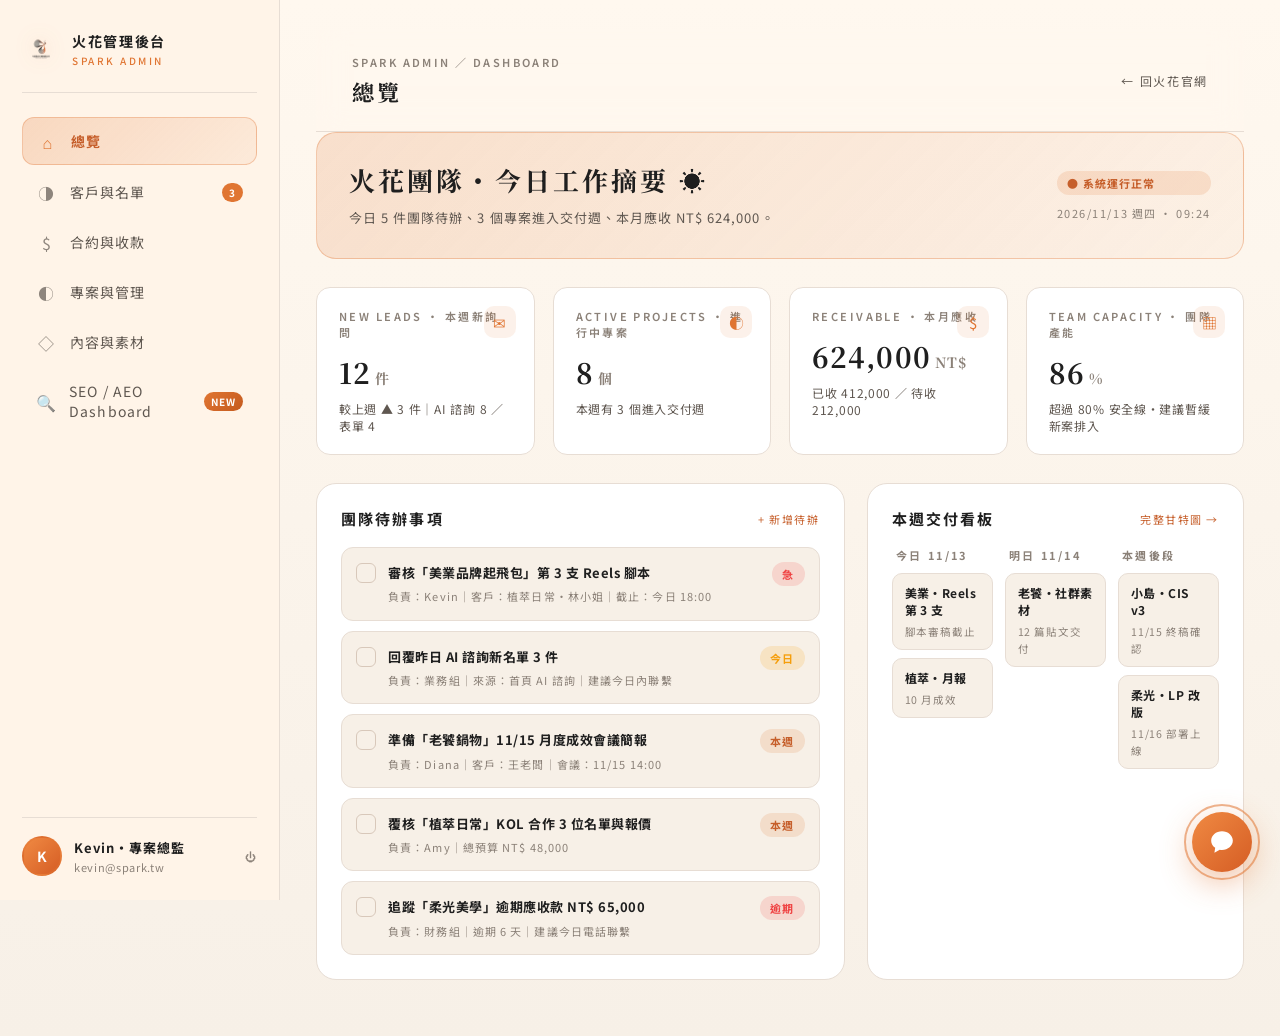
==== commit 26ded8e0: "feat(SEO): align portal + admin SEO dashboards with Lovable Engine schema Portal SEO view (客戶端): - 7" ====
--- a/admin.html
+++ b/admin.html
@@ -769,6 +769,10 @@
         <div class="admin-nav-item" data-view="assets">
           <span class="icon">◇</span><span>內容與素材</span>
         </div>
+        <div class="admin-nav-item" data-view="seo" style="position:relative;">
+          <span class="icon">🔍</span><span>SEO / AEO Dashboard</span>
+          <span class="badge" style="background:linear-gradient(135deg,#E07532,#C45A1E);color:#fff;">NEW</span>
+        </div>
       </nav>
 
       <div class="admin-user">
@@ -1762,6 +1766,168 @@
           </div>
         </div>
         <!-- /上傳素材 pane -->
+      </div>
+
+      <!-- ===== SEO / AEO Dashboard ===== -->
+      <div class="admin-view" data-view="seo">
+        <div class="admin-topbar">
+          <div>
+            <div class="crumbs">SPARK ADMIN ／ SEO ・ AEO</div>
+            <h1>SEO / AEO Dashboard <span style="font-size:11px;letter-spacing:.18em;background:linear-gradient(135deg,#E07532,#C45A1E);color:#fff;padding:4px 10px;border-radius:10px;font-weight:700;margin-left:10px;vertical-align:middle;">🌟 全台首創</span></h1>
+            <p class="topbar-sub">同時管理火花官網 + 所有客戶網站的 SEO/AEO 表現 ・ Powered by Lovable Engine + Semrush + GSC</p>
+          </div>
+          <div class="topbar-actions">
+            <button class="cta-btn">＋ 新增監控站</button>
+          </div>
+        </div>
+
+        <div class="filter-bar">
+          <span class="filter-pill is-active" data-tab="all">全部站點（5）</span>
+          <span class="filter-pill" data-tab="spark">火花官網</span>
+          <span class="filter-pill" data-tab="clients">客戶網站（4）</span>
+          <span class="filter-pill" data-tab="aeo">AEO 監控</span>
+        </div>
+
+        <div class="metric-grid" style="margin-top:14px;">
+          <div class="metric"><div class="label">監控中網站</div><div class="value">5</div><div class="hint">火花 ＋ 4 個客戶</div></div>
+          <div class="metric"><div class="label">平均 SEO 分數</div><div class="value" style="color:#E07532;">91<span style="font-size:14px;color:#5BA45A;margin-left:6px;">↑3</span></div><div class="hint">本月各站均值</div></div>
+          <div class="metric"><div class="label">本週新增 AI 引用</div><div class="value" style="color:#1565C0;">47</div><div class="hint">ChatGPT/Perplexity/Claude</div></div>
+          <div class="metric"><div class="label">待修復項目</div><div class="value" style="color:#C45A1E;">8</div><div class="hint">AI Agent 可一鍵處理 6 項</div></div>
+        </div>
+
+        <div style="display:grid;grid-template-columns:1.4fr 1fr;gap:18px;margin-top:18px;">
+
+          <div class="portal-card">
+            <div class="portal-card-head">
+              <h3>客戶網站 SEO 排行</h3>
+              <span style="font-size:11px;color:#888;">2026/05/14 06:00 ・ 自動稽核</span>
+            </div>
+            <table style="width:100%;border-collapse:collapse;font-size:13px;">
+              <thead>
+                <tr style="text-align:left;border-bottom:2px solid #eee;color:#888;font-size:11px;letter-spacing:.12em;">
+                  <th style="padding:8px 6px;">客戶 / 網站</th>
+                  <th style="padding:8px 6px;">SEO 分數</th>
+                  <th style="padding:8px 6px;">點擊</th>
+                  <th style="padding:8px 6px;">AEO</th>
+                  <th style="padding:8px 6px;">待修</th>
+                  <th style="padding:8px 6px;"></th>
+                </tr>
+              </thead>
+              <tbody>
+                <tr style="border-bottom:1px solid #f3f3f3;">
+                  <td style="padding:10px 6px;"><b>SPARK 官網</b><br><span style="color:#888;font-size:11px;">spark.tw</span></td>
+                  <td style="padding:10px 6px;"><b style="color:#E07532;">96</b> <span style="color:#5BA45A;font-size:11px;">↑2</span></td>
+                  <td style="padding:10px 6px;">1,284</td>
+                  <td style="padding:10px 6px;"><span style="background:#F0F8F0;color:#2E7D32;padding:2px 6px;border-radius:8px;font-size:11px;">✓ 已部署</span></td>
+                  <td style="padding:10px 6px;"><b>0</b></td>
+                  <td style="padding:10px 6px;text-align:right;"><a style="color:#E07532;font-size:11px;">查看 →</a></td>
+                </tr>
+                <tr style="border-bottom:1px solid #f3f3f3;background:#FFFAF3;">
+                  <td style="padding:10px 6px;"><b>Velireo Skin</b><br><span style="color:#888;font-size:11px;">velireoskin.com</span></td>
+                  <td style="padding:10px 6px;"><b style="color:#E07532;">94</b> <span style="color:#5BA45A;font-size:11px;">↑6</span></td>
+                  <td style="padding:10px 6px;">2,847</td>
+                  <td style="padding:10px 6px;"><span style="background:#F0F8F0;color:#2E7D32;padding:2px 6px;border-radius:8px;font-size:11px;">✓ 已部署</span></td>
+                  <td style="padding:10px 6px;"><b style="color:#E07532;">1</b></td>
+                  <td style="padding:10px 6px;text-align:right;"><a style="color:#E07532;font-size:11px;">查看 →</a></td>
+                </tr>
+                <tr style="border-bottom:1px solid #f3f3f3;">
+                  <td style="padding:10px 6px;"><b>老饕鍋物</b><br><span style="color:#888;font-size:11px;">laoftaohotpot.com</span></td>
+                  <td style="padding:10px 6px;"><b>89</b> <span style="color:#5BA45A;font-size:11px;">↑4</span></td>
+                  <td style="padding:10px 6px;">3,420</td>
+                  <td style="padding:10px 6px;"><span style="background:#F0F8F0;color:#2E7D32;padding:2px 6px;border-radius:8px;font-size:11px;">✓ 已部署</span></td>
+                  <td style="padding:10px 6px;"><b style="color:#E07532;">3</b></td>
+                  <td style="padding:10px 6px;text-align:right;"><a style="color:#E07532;font-size:11px;">查看 →</a></td>
+                </tr>
+                <tr style="border-bottom:1px solid #f3f3f3;">
+                  <td style="padding:10px 6px;"><b>小島製作</b><br><span style="color:#888;font-size:11px;">island-studio.tw</span></td>
+                  <td style="padding:10px 6px;"><b>88</b> <span style="color:#5BA45A;font-size:11px;">↑3</span></td>
+                  <td style="padding:10px 6px;">982</td>
+                  <td style="padding:10px 6px;"><span style="background:#F0F8F0;color:#2E7D32;padding:2px 6px;border-radius:8px;font-size:11px;">✓ 已部署</span></td>
+                  <td style="padding:10px 6px;"><b style="color:#E07532;">2</b></td>
+                  <td style="padding:10px 6px;text-align:right;"><a style="color:#E07532;font-size:11px;">查看 →</a></td>
+                </tr>
+                <tr>
+                  <td style="padding:10px 6px;"><b>柔光美學</b><br><span style="color:#888;font-size:11px;">soft-beauty.com</span></td>
+                  <td style="padding:10px 6px;"><b>87</b> <span style="color:#888;font-size:11px;">—</span></td>
+                  <td style="padding:10px 6px;">1,524</td>
+                  <td style="padding:10px 6px;"><span style="background:#FFF4E8;color:#E07532;padding:2px 6px;border-radius:8px;font-size:11px;">⚠ 待部署</span></td>
+                  <td style="padding:10px 6px;"><b style="color:#E07532;">2</b></td>
+                  <td style="padding:10px 6px;text-align:right;"><a style="color:#E07532;font-size:11px;">查看 →</a></td>
+                </tr>
+              </tbody>
+            </table>
+
+            <div class="portal-card-head" style="margin-top:24px;">
+              <h3>Lovable Engine 稽核分類（11 大類）</h3>
+              <span style="font-size:11px;color:#888;">本月平均通過率</span>
+            </div>
+            <div style="display:grid;grid-template-columns:repeat(2,1fr);gap:6px;font-size:12px;">
+              <div style="display:flex;justify-content:space-between;padding:6px 10px;background:#F0F8F0;border-radius:6px;"><span>頁面基礎（viewport / lang）</span><b style="color:#2E7D32;">100%</b></div>
+              <div style="display:flex;justify-content:space-between;padding:6px 10px;background:#F0F8F0;border-radius:6px;"><span>索引可見性（noindex / X-Robots / hreflang）</span><b style="color:#2E7D32;">100%</b></div>
+              <div style="display:flex;justify-content:space-between;padding:6px 10px;background:#F0F8F0;border-radius:6px;"><span>爬蟲規則（robots.txt）</span><b style="color:#2E7D32;">100%</b></div>
+              <div style="display:flex;justify-content:space-between;padding:6px 10px;background:#F0F8F0;border-radius:6px;"><span>Sitemap（XML / 主機匹配）</span><b style="color:#2E7D32;">100%</b></div>
+              <div style="display:flex;justify-content:space-between;padding:6px 10px;background:#F0F8F0;border-radius:6px;"><span>中繼資料（title / meta / canonical）</span><b style="color:#2E7D32;">96%</b></div>
+              <div style="display:flex;justify-content:space-between;padding:6px 10px;background:#F0F8F0;border-radius:6px;"><span>社群圖譜（Open Graph）</span><b style="color:#2E7D32;">100%</b></div>
+              <div style="display:flex;justify-content:space-between;padding:6px 10px;background:#F0F8F0;border-radius:6px;"><span>結構化資料（JSON-LD）</span><b style="color:#2E7D32;">94%</b></div>
+              <div style="display:flex;justify-content:space-between;padding:6px 10px;background:#FFF4E8;border-radius:6px;"><span>內容結構（H1 / alt / link text）</span><b style="color:#E07532;">88%</b></div>
+              <div style="display:flex;justify-content:space-between;padding:6px 10px;background:#F0F8F0;border-radius:6px;"><span>效能（LCP / CLS / INP）</span><b style="color:#2E7D32;">95%</b></div>
+              <div style="display:flex;justify-content:space-between;padding:6px 10px;background:#F0F8F0;border-radius:6px;"><span>可及性（ARIA / 對比）</span><b style="color:#2E7D32;">97%</b></div>
+              <div style="display:flex;justify-content:space-between;padding:6px 10px;background:#F0F8F0;border-radius:6px;"><span>行動易用性</span><b style="color:#2E7D32;">100%</b></div>
+              <div style="display:flex;justify-content:space-between;padding:6px 10px;background:#F0F8F0;border-radius:6px;grid-column:1 / -1;border:1.5px dashed rgba(224,117,50,.4);"><span><b>🌐 AEO：llms.txt + Markdown 可見性</b></span><b style="color:#2E7D32;">100%（全 5 站已部署）</b></div>
+            </div>
+          </div>
+
+          <div class="portal-card">
+            <div class="portal-card-head">
+              <h3>🤖 AI Agent 修復佇列</h3>
+              <span style="font-size:11px;color:#888;">點 Try to fix 即可</span>
+            </div>
+            <div style="display:flex;flex-direction:column;gap:8px;font-size:12px;">
+              <div style="background:#FFF4E8;border-radius:8px;padding:10px;border-left:3px solid #E07532;">
+                <b>Velireo Skin</b><br>
+                <span style="color:#7a4520;">⚠ 替代文字（alt）覆蓋率 88% — 3 張產品圖</span>
+                <button style="margin-top:6px;background:linear-gradient(135deg,#E07532,#C45A1E);color:#fff;border:none;padding:5px 12px;border-radius:14px;font-weight:700;font-size:11px;cursor:pointer;">Try to fix</button>
+              </div>
+              <div style="background:#FFF4E8;border-radius:8px;padding:10px;border-left:3px solid #E07532;">
+                <b>老饕鍋物</b><br>
+                <span style="color:#7a4520;">⚠ sitemap.xml 缺 8 筆新文章 URL</span>
+                <button style="margin-top:6px;background:linear-gradient(135deg,#E07532,#C45A1E);color:#fff;border:none;padding:5px 12px;border-radius:14px;font-weight:700;font-size:11px;cursor:pointer;">Try to fix</button>
+              </div>
+              <div style="background:#FFF4E8;border-radius:8px;padding:10px;border-left:3px solid #E07532;">
+                <b>老饕鍋物</b><br>
+                <span style="color:#7a4520;">⚠ Meta description 重複 4 頁</span>
+                <button style="margin-top:6px;background:linear-gradient(135deg,#E07532,#C45A1E);color:#fff;border:none;padding:5px 12px;border-radius:14px;font-weight:700;font-size:11px;cursor:pointer;">Try to fix</button>
+              </div>
+              <div style="background:#FFF4E8;border-radius:8px;padding:10px;border-left:3px solid #E07532;">
+                <b>柔光美學</b><br>
+                <span style="color:#7a4520;">⚠ llms.txt 尚未部署（AEO）</span>
+                <button style="margin-top:6px;background:linear-gradient(135deg,#E07532,#C45A1E);color:#fff;border:none;padding:5px 12px;border-radius:14px;font-weight:700;font-size:11px;cursor:pointer;">Try to fix</button>
+              </div>
+            </div>
+
+            <div class="portal-card-head" style="margin-top:20px;">
+              <h3 style="font-size:14px;">📅 客戶推播排程</h3>
+            </div>
+            <div style="display:flex;flex-direction:column;gap:6px;font-size:12px;color:#555;">
+              <div>📱 每週一 09:00 LINE 完整週報 → <b>5 站</b></div>
+              <div>📄 每月 1 號 PDF 月報 → <b>5 站</b></div>
+              <div>🚨 SEO 分數降 5+ 即時告警 → <b>5 站</b></div>
+              <div style="color:#1565C0;margin-top:4px;">🌟 AEO 新引用即時通知 → <b>5 站</b></div>
+            </div>
+
+            <div class="portal-card-head" style="margin-top:20px;">
+              <h3 style="font-size:14px;">💰 SEO 服務商機</h3>
+            </div>
+            <div style="background:linear-gradient(135deg,#FFF4E8,#FFE0C5);border-radius:8px;padding:12px;font-size:12px;color:#7a4520;">
+              <div>業界 SEO 顧問月費 <b>NT$ 35-50k</b>（簽 1 年）</div>
+              <div>火花含進整套合作 → <b>客戶端 0 元</b></div>
+              <div style="margin-top:6px;border-top:1px dashed rgba(224,117,50,.4);padding-top:6px;">
+                ✨ 對外可用<b>市場半價（NT$ 18-25k/月）</b>吸客拓展高利潤新業務
+              </div>
+            </div>
+          </div>
+
+        </div>
       </div>
     </main>
   </div>
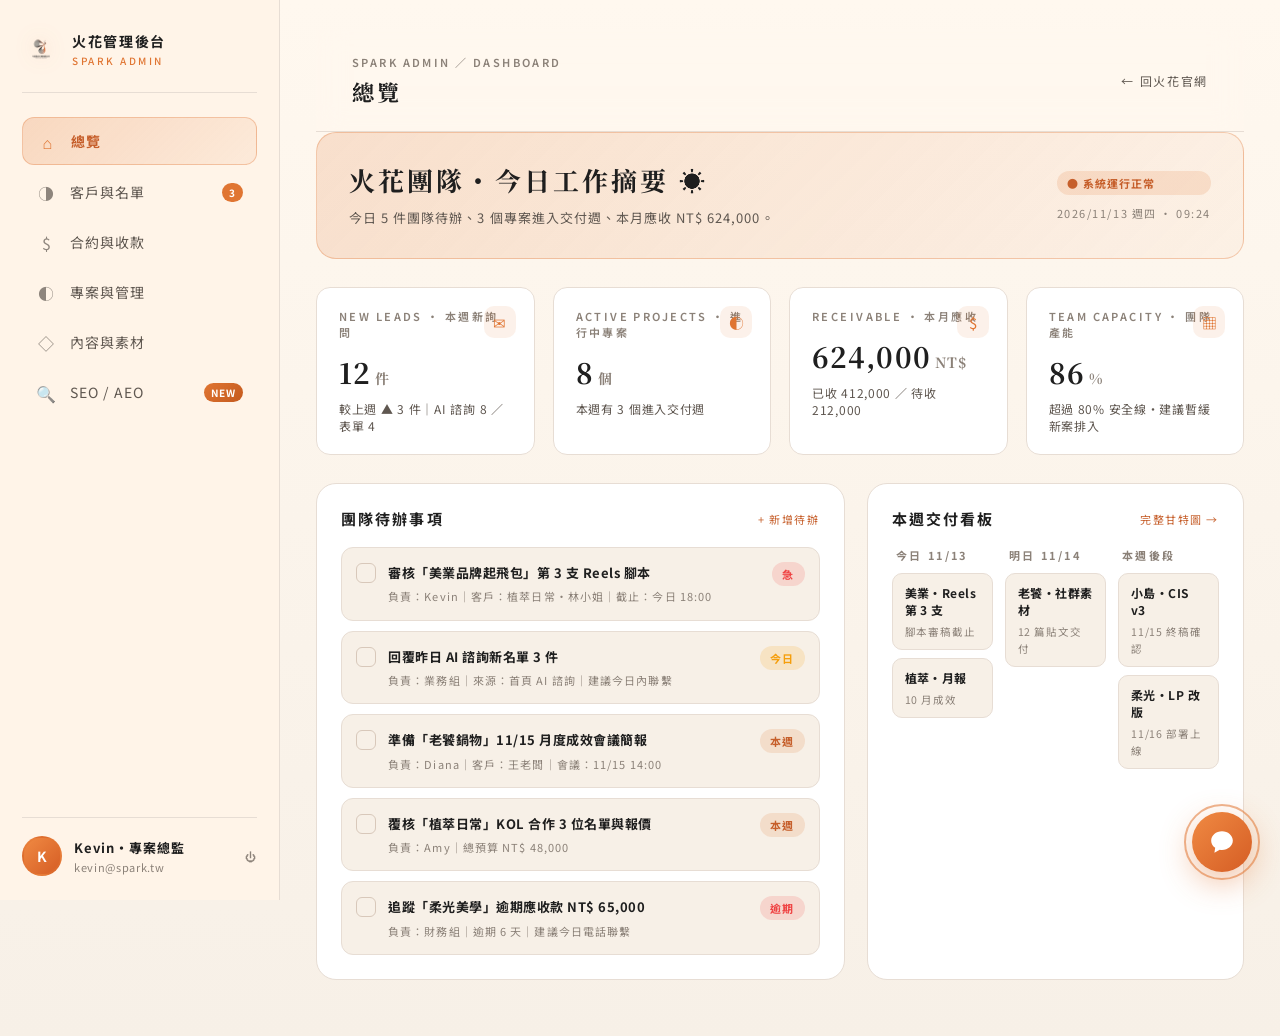
==== commit 7d3b5e18: "refactor(SEO): convert dashboards to performance reports with tabs + charts Portal (客戶後台): - Replace" ====
--- a/admin.html
+++ b/admin.html
@@ -770,7 +770,7 @@
           <span class="icon">◇</span><span>內容與素材</span>
         </div>
         <div class="admin-nav-item" data-view="seo" style="position:relative;">
-          <span class="icon">🔍</span><span>SEO / AEO Dashboard</span>
+          <span class="icon">🔍</span><span>SEO / AEO</span>
           <span class="badge" style="background:linear-gradient(135deg,#E07532,#C45A1E);color:#fff;">NEW</span>
         </div>
       </nav>
@@ -1773,162 +1773,214 @@
         <div class="admin-topbar">
           <div>
             <div class="crumbs">SPARK ADMIN ／ SEO ・ AEO</div>
-            <h1>SEO / AEO Dashboard <span style="font-size:11px;letter-spacing:.18em;background:linear-gradient(135deg,#E07532,#C45A1E);color:#fff;padding:4px 10px;border-radius:10px;font-weight:700;margin-left:10px;vertical-align:middle;">🌟 全台首創</span></h1>
-            <p class="topbar-sub">同時管理火花官網 + 所有客戶網站的 SEO/AEO 表現 ・ Powered by Lovable Engine + Semrush + GSC</p>
+            <h1>SEO / AEO <span style="font-size:11px;letter-spacing:.18em;background:linear-gradient(135deg,#E07532,#C45A1E);color:#fff;padding:4px 10px;border-radius:10px;font-weight:700;margin-left:10px;vertical-align:middle;">🌟 全台首創</span></h1>
+            <p class="topbar-sub">同時管理火花官網 + 所有客戶網站的 SEO / AEO 績效 ・ 資料來源：GSC ＋ Semrush ＋ AEO 引用爬蟲</p>
           </div>
           <div class="topbar-actions">
+            <select style="padding:8px 12px;border-radius:8px;border:1px solid #ddd;font-size:13px;">
+              <option>全部站點（5）</option>
+              <option>SPARK 官網</option>
+              <option>Velireo Skin</option>
+              <option>老饕鍋物</option>
+              <option>小島製作</option>
+              <option>柔光美學</option>
+            </select>
             <button class="cta-btn">＋ 新增監控站</button>
           </div>
         </div>
 
-        <div class="filter-bar">
-          <span class="filter-pill is-active" data-tab="all">全部站點（5）</span>
-          <span class="filter-pill" data-tab="spark">火花官網</span>
-          <span class="filter-pill" data-tab="clients">客戶網站（4）</span>
-          <span class="filter-pill" data-tab="aeo">AEO 監控</span>
-        </div>
-
-        <div class="metric-grid" style="margin-top:14px;">
-          <div class="metric"><div class="label">監控中網站</div><div class="value">5</div><div class="hint">火花 ＋ 4 個客戶</div></div>
-          <div class="metric"><div class="label">平均 SEO 分數</div><div class="value" style="color:#E07532;">91<span style="font-size:14px;color:#5BA45A;margin-left:6px;">↑3</span></div><div class="hint">本月各站均值</div></div>
-          <div class="metric"><div class="label">本週新增 AI 引用</div><div class="value" style="color:#1565C0;">47</div><div class="hint">ChatGPT/Perplexity/Claude</div></div>
-          <div class="metric"><div class="label">待修復項目</div><div class="value" style="color:#C45A1E;">8</div><div class="hint">AI Agent 可一鍵處理 6 項</div></div>
-        </div>
-
-        <div style="display:grid;grid-template-columns:1.4fr 1fr;gap:18px;margin-top:18px;">
-
+        <div class="seo-tabs" style="display:flex;gap:4px;border-bottom:2px solid #eee;margin-top:18px;">
+          <div class="seo-tab is-active" data-seotab="overview" style="padding:12px 20px;cursor:pointer;font-size:13px;font-weight:600;color:#E07532;border-bottom:2px solid #E07532;margin-bottom:-2px;">總覽</div>
+          <div class="seo-tab" data-seotab="ranking" style="padding:12px 20px;cursor:pointer;font-size:13px;font-weight:600;color:#888;">各站排行</div>
+          <div class="seo-tab" data-seotab="keywords" style="padding:12px 20px;cursor:pointer;font-size:13px;font-weight:600;color:#888;">關鍵字</div>
+          <div class="seo-tab" data-seotab="aeo" style="padding:12px 20px;cursor:pointer;font-size:13px;font-weight:600;color:#888;">AEO 引用 <span style="font-size:10px;background:linear-gradient(135deg,#E07532,#C45A1E);color:#fff;padding:2px 6px;border-radius:8px;margin-left:4px;">🌟</span></div>
+        </div>
+
+        <div class="seo-panel" data-seotab="overview" style="margin-top:18px;">
+          <div class="metric-grid">
+            <div class="metric"><div class="label">總點擊（30 天）</div><div class="value" style="color:#E07532;">10,057</div><div class="hint" style="color:#5BA45A;">↑ 18.4% MoM</div></div>
+            <div class="metric"><div class="label">總曝光（30 天）</div><div class="value">184,221</div><div class="hint" style="color:#5BA45A;">↑ 12.1% MoM</div></div>
+            <div class="metric"><div class="label">平均排名</div><div class="value" style="color:#1565C0;">12.4</div><div class="hint" style="color:#5BA45A;">↑ 2.3 名</div></div>
+            <div class="metric"><div class="label">AEO 引用（本月）</div><div class="value" style="color:#E07532;">189</div><div class="hint" style="color:#5BA45A;">↑ 47 次</div></div>
+          </div>
+
+          <div style="display:grid;grid-template-columns:1.4fr 1fr;gap:18px;margin-top:18px;">
+            <div class="portal-card">
+              <div class="portal-card-head">
+                <h3>全站點擊趨勢（30 天）</h3>
+                <span style="font-size:11px;color:#888;">每日加總 5 站</span>
+              </div>
+              <svg viewBox="0 0 600 220" style="width:100%;height:240px;">
+                <defs>
+                  <linearGradient id="adGrad" x1="0" y1="0" x2="0" y2="1"><stop offset="0%" stop-color="#E07532" stop-opacity=".35"/><stop offset="100%" stop-color="#E07532" stop-opacity="0"/></linearGradient>
+                </defs>
+                <line x1="40" y1="40" x2="40" y2="190" stroke="#eee"/>
+                <line x1="40" y1="190" x2="590" y2="190" stroke="#eee"/>
+                <text x="10" y="45" font-size="10" fill="#aaa">500</text>
+                <text x="10" y="115" font-size="10" fill="#aaa">300</text>
+                <text x="10" y="185" font-size="10" fill="#aaa">100</text>
+                <path d="M40,160 L60,150 L80,155 L100,140 L120,142 L140,125 L160,130 L180,115 L200,118 L220,100 L240,108 L260,95 L280,88 L300,90 L320,78 L340,82 L360,70 L380,75 L400,60 L420,68 L440,55 L460,50 L480,58 L500,42 L520,48 L540,38 L560,42 L580,32 L590,28 L590,190 L40,190 Z" fill="url(#adGrad)"/>
+                <path d="M40,160 L60,150 L80,155 L100,140 L120,142 L140,125 L160,130 L180,115 L200,118 L220,100 L240,108 L260,95 L280,88 L300,90 L320,78 L340,82 L360,70 L380,75 L400,60 L420,68 L440,55 L460,50 L480,58 L500,42 L520,48 L540,38 L560,42 L580,32 L590,28" stroke="#E07532" stroke-width="2.5" fill="none"/>
+                <text x="40" y="210" font-size="10" fill="#888">04/15</text>
+                <text x="290" y="210" font-size="10" fill="#888">04/30</text>
+                <text x="555" y="210" font-size="10" fill="#888">05/14</text>
+              </svg>
+            </div>
+
+            <div class="portal-card">
+              <div class="portal-card-head">
+                <h3>各站點擊佔比</h3>
+                <span style="font-size:11px;color:#888;">本月</span>
+              </div>
+              <div style="display:flex;align-items:center;gap:16px;">
+                <svg viewBox="0 0 120 120" style="width:140px;height:140px;flex-shrink:0;">
+                  <circle cx="60" cy="60" r="48" fill="none" stroke="#eee" stroke-width="16"/>
+                  <circle cx="60" cy="60" r="48" fill="none" stroke="#E07532" stroke-width="16" stroke-dasharray="98 302" transform="rotate(-90 60 60)"/>
+                  <circle cx="60" cy="60" r="48" fill="none" stroke="#C45A1E" stroke-width="16" stroke-dasharray="82 318" stroke-dashoffset="-98" transform="rotate(-90 60 60)"/>
+                  <circle cx="60" cy="60" r="48" fill="none" stroke="#F4A261" stroke-width="16" stroke-dasharray="44 356" stroke-dashoffset="-180" transform="rotate(-90 60 60)"/>
+                  <circle cx="60" cy="60" r="48" fill="none" stroke="#1565C0" stroke-width="16" stroke-dasharray="28 372" stroke-dashoffset="-224" transform="rotate(-90 60 60)"/>
+                  <circle cx="60" cy="60" r="48" fill="none" stroke="#888" stroke-width="16" stroke-dasharray="38 362" stroke-dashoffset="-252" transform="rotate(-90 60 60)"/>
+                </svg>
+                <div style="font-size:12px;flex:1;">
+                  <div style="display:flex;justify-content:space-between;padding:3px 0;"><span><span style="display:inline-block;width:8px;height:8px;background:#E07532;border-radius:2px;margin-right:6px;"></span>老饕鍋物</span><b>34.0%</b></div>
+                  <div style="display:flex;justify-content:space-between;padding:3px 0;"><span><span style="display:inline-block;width:8px;height:8px;background:#C45A1E;border-radius:2px;margin-right:6px;"></span>Velireo</span><b>28.3%</b></div>
+                  <div style="display:flex;justify-content:space-between;padding:3px 0;"><span><span style="display:inline-block;width:8px;height:8px;background:#F4A261;border-radius:2px;margin-right:6px;"></span>柔光美學</span><b>15.2%</b></div>
+                  <div style="display:flex;justify-content:space-between;padding:3px 0;"><span><span style="display:inline-block;width:8px;height:8px;background:#1565C0;border-radius:2px;margin-right:6px;"></span>SPARK</span><b>12.8%</b></div>
+                  <div style="display:flex;justify-content:space-between;padding:3px 0;"><span><span style="display:inline-block;width:8px;height:8px;background:#888;border-radius:2px;margin-right:6px;"></span>小島製作</span><b>9.7%</b></div>
+                </div>
+              </div>
+            </div>
+          </div>
+        </div>
+
+        <div class="seo-panel" data-seotab="ranking" style="margin-top:18px;display:none;">
           <div class="portal-card">
             <div class="portal-card-head">
-              <h3>客戶網站 SEO 排行</h3>
-              <span style="font-size:11px;color:#888;">2026/05/14 06:00 ・ 自動稽核</span>
-            </div>
-            <table style="width:100%;border-collapse:collapse;font-size:13px;">
-              <thead>
-                <tr style="text-align:left;border-bottom:2px solid #eee;color:#888;font-size:11px;letter-spacing:.12em;">
-                  <th style="padding:8px 6px;">客戶 / 網站</th>
-                  <th style="padding:8px 6px;">SEO 分數</th>
-                  <th style="padding:8px 6px;">點擊</th>
-                  <th style="padding:8px 6px;">AEO</th>
-                  <th style="padding:8px 6px;">待修</th>
-                  <th style="padding:8px 6px;"></th>
-                </tr>
-              </thead>
-              <tbody>
-                <tr style="border-bottom:1px solid #f3f3f3;">
-                  <td style="padding:10px 6px;"><b>SPARK 官網</b><br><span style="color:#888;font-size:11px;">spark.tw</span></td>
-                  <td style="padding:10px 6px;"><b style="color:#E07532;">96</b> <span style="color:#5BA45A;font-size:11px;">↑2</span></td>
-                  <td style="padding:10px 6px;">1,284</td>
-                  <td style="padding:10px 6px;"><span style="background:#F0F8F0;color:#2E7D32;padding:2px 6px;border-radius:8px;font-size:11px;">✓ 已部署</span></td>
-                  <td style="padding:10px 6px;"><b>0</b></td>
-                  <td style="padding:10px 6px;text-align:right;"><a style="color:#E07532;font-size:11px;">查看 →</a></td>
-                </tr>
-                <tr style="border-bottom:1px solid #f3f3f3;background:#FFFAF3;">
-                  <td style="padding:10px 6px;"><b>Velireo Skin</b><br><span style="color:#888;font-size:11px;">velireoskin.com</span></td>
-                  <td style="padding:10px 6px;"><b style="color:#E07532;">94</b> <span style="color:#5BA45A;font-size:11px;">↑6</span></td>
-                  <td style="padding:10px 6px;">2,847</td>
-                  <td style="padding:10px 6px;"><span style="background:#F0F8F0;color:#2E7D32;padding:2px 6px;border-radius:8px;font-size:11px;">✓ 已部署</span></td>
-                  <td style="padding:10px 6px;"><b style="color:#E07532;">1</b></td>
-                  <td style="padding:10px 6px;text-align:right;"><a style="color:#E07532;font-size:11px;">查看 →</a></td>
-                </tr>
-                <tr style="border-bottom:1px solid #f3f3f3;">
-                  <td style="padding:10px 6px;"><b>老饕鍋物</b><br><span style="color:#888;font-size:11px;">laoftaohotpot.com</span></td>
-                  <td style="padding:10px 6px;"><b>89</b> <span style="color:#5BA45A;font-size:11px;">↑4</span></td>
-                  <td style="padding:10px 6px;">3,420</td>
-                  <td style="padding:10px 6px;"><span style="background:#F0F8F0;color:#2E7D32;padding:2px 6px;border-radius:8px;font-size:11px;">✓ 已部署</span></td>
-                  <td style="padding:10px 6px;"><b style="color:#E07532;">3</b></td>
-                  <td style="padding:10px 6px;text-align:right;"><a style="color:#E07532;font-size:11px;">查看 →</a></td>
-                </tr>
-                <tr style="border-bottom:1px solid #f3f3f3;">
-                  <td style="padding:10px 6px;"><b>小島製作</b><br><span style="color:#888;font-size:11px;">island-studio.tw</span></td>
-                  <td style="padding:10px 6px;"><b>88</b> <span style="color:#5BA45A;font-size:11px;">↑3</span></td>
-                  <td style="padding:10px 6px;">982</td>
-                  <td style="padding:10px 6px;"><span style="background:#F0F8F0;color:#2E7D32;padding:2px 6px;border-radius:8px;font-size:11px;">✓ 已部署</span></td>
-                  <td style="padding:10px 6px;"><b style="color:#E07532;">2</b></td>
-                  <td style="padding:10px 6px;text-align:right;"><a style="color:#E07532;font-size:11px;">查看 →</a></td>
-                </tr>
-                <tr>
-                  <td style="padding:10px 6px;"><b>柔光美學</b><br><span style="color:#888;font-size:11px;">soft-beauty.com</span></td>
-                  <td style="padding:10px 6px;"><b>87</b> <span style="color:#888;font-size:11px;">—</span></td>
-                  <td style="padding:10px 6px;">1,524</td>
-                  <td style="padding:10px 6px;"><span style="background:#FFF4E8;color:#E07532;padding:2px 6px;border-radius:8px;font-size:11px;">⚠ 待部署</span></td>
-                  <td style="padding:10px 6px;"><b style="color:#E07532;">2</b></td>
-                  <td style="padding:10px 6px;text-align:right;"><a style="color:#E07532;font-size:11px;">查看 →</a></td>
-                </tr>
-              </tbody>
-            </table>
-
-            <div class="portal-card-head" style="margin-top:24px;">
-              <h3>Lovable Engine 稽核分類（11 大類）</h3>
-              <span style="font-size:11px;color:#888;">本月平均通過率</span>
-            </div>
-            <div style="display:grid;grid-template-columns:repeat(2,1fr);gap:6px;font-size:12px;">
-              <div style="display:flex;justify-content:space-between;padding:6px 10px;background:#F0F8F0;border-radius:6px;"><span>頁面基礎（viewport / lang）</span><b style="color:#2E7D32;">100%</b></div>
-              <div style="display:flex;justify-content:space-between;padding:6px 10px;background:#F0F8F0;border-radius:6px;"><span>索引可見性（noindex / X-Robots / hreflang）</span><b style="color:#2E7D32;">100%</b></div>
-              <div style="display:flex;justify-content:space-between;padding:6px 10px;background:#F0F8F0;border-radius:6px;"><span>爬蟲規則（robots.txt）</span><b style="color:#2E7D32;">100%</b></div>
-              <div style="display:flex;justify-content:space-between;padding:6px 10px;background:#F0F8F0;border-radius:6px;"><span>Sitemap（XML / 主機匹配）</span><b style="color:#2E7D32;">100%</b></div>
-              <div style="display:flex;justify-content:space-between;padding:6px 10px;background:#F0F8F0;border-radius:6px;"><span>中繼資料（title / meta / canonical）</span><b style="color:#2E7D32;">96%</b></div>
-              <div style="display:flex;justify-content:space-between;padding:6px 10px;background:#F0F8F0;border-radius:6px;"><span>社群圖譜（Open Graph）</span><b style="color:#2E7D32;">100%</b></div>
-              <div style="display:flex;justify-content:space-between;padding:6px 10px;background:#F0F8F0;border-radius:6px;"><span>結構化資料（JSON-LD）</span><b style="color:#2E7D32;">94%</b></div>
-              <div style="display:flex;justify-content:space-between;padding:6px 10px;background:#FFF4E8;border-radius:6px;"><span>內容結構（H1 / alt / link text）</span><b style="color:#E07532;">88%</b></div>
-              <div style="display:flex;justify-content:space-between;padding:6px 10px;background:#F0F8F0;border-radius:6px;"><span>效能（LCP / CLS / INP）</span><b style="color:#2E7D32;">95%</b></div>
-              <div style="display:flex;justify-content:space-between;padding:6px 10px;background:#F0F8F0;border-radius:6px;"><span>可及性（ARIA / 對比）</span><b style="color:#2E7D32;">97%</b></div>
-              <div style="display:flex;justify-content:space-between;padding:6px 10px;background:#F0F8F0;border-radius:6px;"><span>行動易用性</span><b style="color:#2E7D32;">100%</b></div>
-              <div style="display:flex;justify-content:space-between;padding:6px 10px;background:#F0F8F0;border-radius:6px;grid-column:1 / -1;border:1.5px dashed rgba(224,117,50,.4);"><span><b>🌐 AEO：llms.txt + Markdown 可見性</b></span><b style="color:#2E7D32;">100%（全 5 站已部署）</b></div>
-            </div>
-          </div>
-
-          <div class="portal-card">
-            <div class="portal-card-head">
-              <h3>🤖 AI Agent 修復佇列</h3>
-              <span style="font-size:11px;color:#888;">點 Try to fix 即可</span>
-            </div>
-            <div style="display:flex;flex-direction:column;gap:8px;font-size:12px;">
-              <div style="background:#FFF4E8;border-radius:8px;padding:10px;border-left:3px solid #E07532;">
-                <b>Velireo Skin</b><br>
-                <span style="color:#7a4520;">⚠ 替代文字（alt）覆蓋率 88% — 3 張產品圖</span>
-                <button style="margin-top:6px;background:linear-gradient(135deg,#E07532,#C45A1E);color:#fff;border:none;padding:5px 12px;border-radius:14px;font-weight:700;font-size:11px;cursor:pointer;">Try to fix</button>
-              </div>
-              <div style="background:#FFF4E8;border-radius:8px;padding:10px;border-left:3px solid #E07532;">
-                <b>老饕鍋物</b><br>
-                <span style="color:#7a4520;">⚠ sitemap.xml 缺 8 筆新文章 URL</span>
-                <button style="margin-top:6px;background:linear-gradient(135deg,#E07532,#C45A1E);color:#fff;border:none;padding:5px 12px;border-radius:14px;font-weight:700;font-size:11px;cursor:pointer;">Try to fix</button>
-              </div>
-              <div style="background:#FFF4E8;border-radius:8px;padding:10px;border-left:3px solid #E07532;">
-                <b>老饕鍋物</b><br>
-                <span style="color:#7a4520;">⚠ Meta description 重複 4 頁</span>
-                <button style="margin-top:6px;background:linear-gradient(135deg,#E07532,#C45A1E);color:#fff;border:none;padding:5px 12px;border-radius:14px;font-weight:700;font-size:11px;cursor:pointer;">Try to fix</button>
-              </div>
-              <div style="background:#FFF4E8;border-radius:8px;padding:10px;border-left:3px solid #E07532;">
-                <b>柔光美學</b><br>
-                <span style="color:#7a4520;">⚠ llms.txt 尚未部署（AEO）</span>
-                <button style="margin-top:6px;background:linear-gradient(135deg,#E07532,#C45A1E);color:#fff;border:none;padding:5px 12px;border-radius:14px;font-weight:700;font-size:11px;cursor:pointer;">Try to fix</button>
-              </div>
-            </div>
-
-            <div class="portal-card-head" style="margin-top:20px;">
-              <h3 style="font-size:14px;">📅 客戶推播排程</h3>
-            </div>
-            <div style="display:flex;flex-direction:column;gap:6px;font-size:12px;color:#555;">
-              <div>📱 每週一 09:00 LINE 完整週報 → <b>5 站</b></div>
-              <div>📄 每月 1 號 PDF 月報 → <b>5 站</b></div>
-              <div>🚨 SEO 分數降 5+ 即時告警 → <b>5 站</b></div>
-              <div style="color:#1565C0;margin-top:4px;">🌟 AEO 新引用即時通知 → <b>5 站</b></div>
-            </div>
-
-            <div class="portal-card-head" style="margin-top:20px;">
-              <h3 style="font-size:14px;">💰 SEO 服務商機</h3>
-            </div>
-            <div style="background:linear-gradient(135deg,#FFF4E8,#FFE0C5);border-radius:8px;padding:12px;font-size:12px;color:#7a4520;">
-              <div>業界 SEO 顧問月費 <b>NT$ 35-50k</b>（簽 1 年）</div>
-              <div>火花含進整套合作 → <b>客戶端 0 元</b></div>
-              <div style="margin-top:6px;border-top:1px dashed rgba(224,117,50,.4);padding-top:6px;">
-                ✨ 對外可用<b>市場半價（NT$ 18-25k/月）</b>吸客拓展高利潤新業務
-              </div>
-            </div>
-          </div>
-
-        </div>
+              <h3>各站 SEO 分數</h3>
+              <span style="font-size:11px;color:#888;">最近一次稽核 2026/05/14 06:00</span>
+            </div>
+            <div style="display:flex;flex-direction:column;gap:12px;font-size:13px;">
+              <div><div style="display:flex;justify-content:space-between;margin-bottom:4px;"><span><b>SPARK 官網</b> <span style="color:#888;font-size:11px;">spark.tw</span></span><span><b style="color:#E07532;">96</b> <span style="color:#5BA45A;font-size:11px;">↑2</span></span></div><div style="background:#f3f3f3;height:8px;border-radius:4px;overflow:hidden;"><div style="background:linear-gradient(90deg,#E07532,#C45A1E);height:100%;width:96%;"></div></div></div>
+              <div><div style="display:flex;justify-content:space-between;margin-bottom:4px;"><span><b>Velireo Skin</b> <span style="color:#888;font-size:11px;">velireoskin.com</span></span><span><b style="color:#E07532;">94</b> <span style="color:#5BA45A;font-size:11px;">↑6</span></span></div><div style="background:#f3f3f3;height:8px;border-radius:4px;overflow:hidden;"><div style="background:linear-gradient(90deg,#E07532,#C45A1E);height:100%;width:94%;"></div></div></div>
+              <div><div style="display:flex;justify-content:space-between;margin-bottom:4px;"><span><b>老饕鍋物</b> <span style="color:#888;font-size:11px;">laoftaohotpot.com</span></span><span><b>89</b> <span style="color:#5BA45A;font-size:11px;">↑4</span></span></div><div style="background:#f3f3f3;height:8px;border-radius:4px;overflow:hidden;"><div style="background:linear-gradient(90deg,#F4A261,#E07532);height:100%;width:89%;"></div></div></div>
+              <div><div style="display:flex;justify-content:space-between;margin-bottom:4px;"><span><b>小島製作</b> <span style="color:#888;font-size:11px;">island-studio.tw</span></span><span><b>88</b> <span style="color:#5BA45A;font-size:11px;">↑3</span></span></div><div style="background:#f3f3f3;height:8px;border-radius:4px;overflow:hidden;"><div style="background:linear-gradient(90deg,#F4A261,#E07532);height:100%;width:88%;"></div></div></div>
+              <div><div style="display:flex;justify-content:space-between;margin-bottom:4px;"><span><b>柔光美學</b> <span style="color:#888;font-size:11px;">soft-beauty.com</span></span><span><b>87</b> <span style="color:#888;font-size:11px;">—</span></span></div><div style="background:#f3f3f3;height:8px;border-radius:4px;overflow:hidden;"><div style="background:linear-gradient(90deg,#F4A261,#E07532);height:100%;width:87%;"></div></div></div>
+            </div>
+          </div>
+
+          <div style="display:grid;grid-template-columns:1fr 1fr;gap:18px;margin-top:18px;">
+            <div class="portal-card">
+              <div class="portal-card-head"><h3>各站點擊（30 天）</h3><span style="font-size:11px;color:#888;">GSC</span></div>
+              <div style="display:flex;flex-direction:column;gap:10px;font-size:12px;">
+                <div><div style="display:flex;justify-content:space-between;margin-bottom:3px;"><span>老饕鍋物</span><b>3,420</b></div><div style="background:#f3f3f3;height:14px;border-radius:3px;overflow:hidden;"><div style="background:#E07532;height:100%;width:100%;"></div></div></div>
+                <div><div style="display:flex;justify-content:space-between;margin-bottom:3px;"><span>Velireo Skin</span><b>2,847</b></div><div style="background:#f3f3f3;height:14px;border-radius:3px;overflow:hidden;"><div style="background:#E07532;height:100%;width:83%;"></div></div></div>
+                <div><div style="display:flex;justify-content:space-between;margin-bottom:3px;"><span>柔光美學</span><b>1,524</b></div><div style="background:#f3f3f3;height:14px;border-radius:3px;overflow:hidden;"><div style="background:#E07532;height:100%;width:44%;"></div></div></div>
+                <div><div style="display:flex;justify-content:space-between;margin-bottom:3px;"><span>SPARK 官網</span><b>1,284</b></div><div style="background:#f3f3f3;height:14px;border-radius:3px;overflow:hidden;"><div style="background:#E07532;height:100%;width:37%;"></div></div></div>
+                <div><div style="display:flex;justify-content:space-between;margin-bottom:3px;"><span>小島製作</span><b>982</b></div><div style="background:#f3f3f3;height:14px;border-radius:3px;overflow:hidden;"><div style="background:#E07532;height:100%;width:28%;"></div></div></div>
+              </div>
+            </div>
+            <div class="portal-card">
+              <div class="portal-card-head"><h3>月對月成長率</h3><span style="font-size:11px;color:#888;">點擊 MoM</span></div>
+              <div style="display:flex;flex-direction:column;gap:10px;font-size:12px;">
+                <div><div style="display:flex;justify-content:space-between;margin-bottom:3px;"><span>Velireo Skin</span><b style="color:#5BA45A;">+38.4%</b></div><div style="background:#f3f3f3;height:14px;border-radius:3px;overflow:hidden;"><div style="background:#5BA45A;height:100%;width:96%;"></div></div></div>
+                <div><div style="display:flex;justify-content:space-between;margin-bottom:3px;"><span>老饕鍋物</span><b style="color:#5BA45A;">+22.1%</b></div><div style="background:#f3f3f3;height:14px;border-radius:3px;overflow:hidden;"><div style="background:#5BA45A;height:100%;width:55%;"></div></div></div>
+                <div><div style="display:flex;justify-content:space-between;margin-bottom:3px;"><span>SPARK 官網</span><b style="color:#5BA45A;">+14.7%</b></div><div style="background:#f3f3f3;height:14px;border-radius:3px;overflow:hidden;"><div style="background:#5BA45A;height:100%;width:37%;"></div></div></div>
+                <div><div style="display:flex;justify-content:space-between;margin-bottom:3px;"><span>小島製作</span><b style="color:#5BA45A;">+8.2%</b></div><div style="background:#f3f3f3;height:14px;border-radius:3px;overflow:hidden;"><div style="background:#5BA45A;height:100%;width:21%;"></div></div></div>
+                <div><div style="display:flex;justify-content:space-between;margin-bottom:3px;"><span>柔光美學</span><b style="color:#C45A1E;">-2.3%</b></div><div style="background:#f3f3f3;height:14px;border-radius:3px;overflow:hidden;"><div style="background:#C45A1E;height:100%;width:6%;"></div></div></div>
+              </div>
+            </div>
+          </div>
+        </div>
+
+        <div class="seo-panel" data-seotab="keywords" style="margin-top:18px;display:none;">
+          <div style="display:grid;grid-template-columns:1.5fr 1fr;gap:18px;">
+            <div class="portal-card">
+              <div class="portal-card-head"><h3>跨站 TOP 關鍵字</h3><span style="font-size:11px;color:#888;">Semrush ・ 本月</span></div>
+              <table style="width:100%;border-collapse:collapse;font-size:12px;">
+                <thead><tr style="text-align:left;border-bottom:2px solid #eee;color:#888;font-size:11px;letter-spacing:.1em;"><th style="padding:8px 4px;">關鍵字</th><th style="padding:8px 4px;">站點</th><th style="padding:8px 4px;text-align:right;">排名</th><th style="padding:8px 4px;text-align:right;">變化</th><th style="padding:8px 4px;text-align:right;">月搜尋量</th></tr></thead>
+                <tbody style="color:#333;">
+                  <tr style="border-bottom:1px solid #f3f3f3;"><td style="padding:8px 4px;"><b>個人化保養品</b></td><td style="padding:8px 4px;color:#888;">Velireo</td><td style="padding:8px 4px;text-align:right;"><b style="color:#E07532;">3</b></td><td style="padding:8px 4px;text-align:right;color:#5BA45A;">↑ 8</td><td style="padding:8px 4px;text-align:right;">8,100</td></tr>
+                  <tr style="border-bottom:1px solid #f3f3f3;"><td style="padding:8px 4px;"><b>麻辣鍋宅配</b></td><td style="padding:8px 4px;color:#888;">老饕</td><td style="padding:8px 4px;text-align:right;"><b style="color:#E07532;">2</b></td><td style="padding:8px 4px;text-align:right;color:#5BA45A;">↑ 5</td><td style="padding:8px 4px;text-align:right;">14,800</td></tr>
+                  <tr style="border-bottom:1px solid #f3f3f3;"><td style="padding:8px 4px;"><b>沐浴油霜推薦</b></td><td style="padding:8px 4px;color:#888;">Velireo</td><td style="padding:8px 4px;text-align:right;"><b>7</b></td><td style="padding:8px 4px;text-align:right;color:#5BA45A;">↑ 3</td><td style="padding:8px 4px;text-align:right;">2,400</td></tr>
+                  <tr style="border-bottom:1px solid #f3f3f3;"><td style="padding:8px 4px;"><b>品牌整合行銷</b></td><td style="padding:8px 4px;color:#888;">SPARK</td><td style="padding:8px 4px;text-align:right;"><b>5</b></td><td style="padding:8px 4px;text-align:right;color:#5BA45A;">↑ 4</td><td style="padding:8px 4px;text-align:right;">3,600</td></tr>
+                  <tr style="border-bottom:1px solid #f3f3f3;"><td style="padding:8px 4px;"><b>線上預約 美容</b></td><td style="padding:8px 4px;color:#888;">柔光</td><td style="padding:8px 4px;text-align:right;"><b>11</b></td><td style="padding:8px 4px;text-align:right;color:#C45A1E;">↓ 3</td><td style="padding:8px 4px;text-align:right;">5,200</td></tr>
+                  <tr style="border-bottom:1px solid #f3f3f3;"><td style="padding:8px 4px;"><b>客製化禮品 設計</b></td><td style="padding:8px 4px;color:#888;">小島</td><td style="padding:8px 4px;text-align:right;"><b>9</b></td><td style="padding:8px 4px;text-align:right;color:#5BA45A;">↑ 6</td><td style="padding:8px 4px;text-align:right;">1,900</td></tr>
+                  <tr><td style="padding:8px 4px;"><b>火鍋食材 真空</b></td><td style="padding:8px 4px;color:#888;">老饕</td><td style="padding:8px 4px;text-align:right;"><b>6</b></td><td style="padding:8px 4px;text-align:right;color:#5BA45A;">↑ 2</td><td style="padding:8px 4px;text-align:right;">4,400</td></tr>
+                </tbody>
+              </table>
+            </div>
+            <div class="portal-card">
+              <div class="portal-card-head"><h3>關鍵字異動</h3><span style="font-size:11px;color:#888;">本月</span></div>
+              <div style="display:grid;grid-template-columns:1fr 1fr;gap:10px;font-size:12px;">
+                <div style="background:#F0F8F0;border-radius:8px;padding:14px;text-align:center;"><div style="color:#888;font-size:11px;">新進關鍵字</div><div style="font-size:26px;font-weight:800;color:#2E7D32;">+42</div></div>
+                <div style="background:#FFF4E8;border-radius:8px;padding:14px;text-align:center;"><div style="color:#888;font-size:11px;">流失關鍵字</div><div style="font-size:26px;font-weight:800;color:#C45A1E;">-11</div></div>
+                <div style="background:#F0F8F0;border-radius:8px;padding:14px;text-align:center;"><div style="color:#888;font-size:11px;">前 10 名</div><div style="font-size:26px;font-weight:800;color:#E07532;">86</div></div>
+                <div style="background:#F0F8F0;border-radius:8px;padding:14px;text-align:center;"><div style="color:#888;font-size:11px;">前 3 名</div><div style="font-size:26px;font-weight:800;color:#E07532;">19</div></div>
+              </div>
+              <div class="portal-card-head" style="margin-top:18px;"><h3 style="font-size:13px;">本月新進前 10 名</h3></div>
+              <div style="display:flex;flex-direction:column;gap:6px;font-size:12px;color:#555;">
+                <div>🆕 「敏感肌沐浴油」 → <b>#6</b>（Velireo）</div>
+                <div>🆕 「火鍋湯底 推薦」 → <b>#8</b>（老饕）</div>
+                <div>🆕 「文創禮盒 客製」 → <b>#9</b>（小島）</div>
+                <div>🆕 「品牌設計公司」 → <b>#4</b>（SPARK）</div>
+              </div>
+            </div>
+          </div>
+        </div>
+
+        <div class="seo-panel" data-seotab="aeo" style="margin-top:18px;display:none;">
+          <div class="metric-grid">
+            <div class="metric"><div class="label">本月 AI 引用</div><div class="value" style="color:#E07532;">189</div><div class="hint" style="color:#5BA45A;">↑ 32.9%</div></div>
+            <div class="metric"><div class="label">引用引擎數</div><div class="value">4</div><div class="hint">ChatGPT/Perplexity/Claude/Gemini</div></div>
+            <div class="metric"><div class="label">被引用 TOP 站</div><div class="value" style="color:#1565C0;">老饕</div><div class="hint">63 次</div></div>
+            <div class="metric"><div class="label">AEO 部署站數</div><div class="value" style="color:#5BA45A;">4 / 5</div><div class="hint">柔光待部署</div></div>
+          </div>
+
+          <div style="display:grid;grid-template-columns:1.4fr 1fr;gap:18px;margin-top:18px;">
+            <div class="portal-card">
+              <div class="portal-card-head"><h3>AI 引擎引用佔比</h3><span style="font-size:11px;color:#888;">本月 189 次</span></div>
+              <div style="display:flex;flex-direction:column;gap:12px;font-size:12px;">
+                <div><div style="display:flex;justify-content:space-between;margin-bottom:3px;"><span>🟢 ChatGPT</span><b>78 次（41%）</b></div><div style="background:#f3f3f3;height:14px;border-radius:3px;overflow:hidden;"><div style="background:#10A37F;height:100%;width:41%;"></div></div></div>
+                <div><div style="display:flex;justify-content:space-between;margin-bottom:3px;"><span>🔵 Perplexity</span><b>54 次（29%）</b></div><div style="background:#f3f3f3;height:14px;border-radius:3px;overflow:hidden;"><div style="background:#1FB7C3;height:100%;width:29%;"></div></div></div>
+                <div><div style="display:flex;justify-content:space-between;margin-bottom:3px;"><span>🟠 Claude</span><b>38 次（20%）</b></div><div style="background:#f3f3f3;height:14px;border-radius:3px;overflow:hidden;"><div style="background:#E07532;height:100%;width:20%;"></div></div></div>
+                <div><div style="display:flex;justify-content:space-between;margin-bottom:3px;"><span>🔷 Gemini</span><b>19 次（10%）</b></div><div style="background:#f3f3f3;height:14px;border-radius:3px;overflow:hidden;"><div style="background:#4285F4;height:100%;width:10%;"></div></div></div>
+              </div>
+
+              <div class="portal-card-head" style="margin-top:20px;"><h3>各站被引用排行</h3></div>
+              <div style="display:flex;flex-direction:column;gap:10px;font-size:12px;">
+                <div><div style="display:flex;justify-content:space-between;margin-bottom:3px;"><span>老饕鍋物</span><b>63 次</b></div><div style="background:#f3f3f3;height:12px;border-radius:3px;overflow:hidden;"><div style="background:#E07532;height:100%;width:100%;"></div></div></div>
+                <div><div style="display:flex;justify-content:space-between;margin-bottom:3px;"><span>Velireo Skin</span><b>52 次</b></div><div style="background:#f3f3f3;height:12px;border-radius:3px;overflow:hidden;"><div style="background:#E07532;height:100%;width:82%;"></div></div></div>
+                <div><div style="display:flex;justify-content:space-between;margin-bottom:3px;"><span>SPARK 官網</span><b>41 次</b></div><div style="background:#f3f3f3;height:12px;border-radius:3px;overflow:hidden;"><div style="background:#E07532;height:100%;width:65%;"></div></div></div>
+                <div><div style="display:flex;justify-content:space-between;margin-bottom:3px;"><span>小島製作</span><b>33 次</b></div><div style="background:#f3f3f3;height:12px;border-radius:3px;overflow:hidden;"><div style="background:#E07532;height:100%;width:52%;"></div></div></div>
+                <div><div style="display:flex;justify-content:space-between;margin-bottom:3px;"><span>柔光美學 <span style="color:#C45A1E;font-size:10px;">⚠ 未部署</span></span><b style="color:#888;">0 次</b></div><div style="background:#f3f3f3;height:12px;border-radius:3px;overflow:hidden;"><div style="background:#ccc;height:100%;width:0%;"></div></div></div>
+              </div>
+            </div>
+
+            <div class="portal-card">
+              <div class="portal-card-head"><h3>📡 各站 AEO 部署狀態</h3><span style="font-size:11px;color:#888;">影響 AI 能否引用</span></div>
+              <table style="width:100%;border-collapse:collapse;font-size:11px;">
+                <thead><tr style="text-align:left;border-bottom:2px solid #eee;color:#888;letter-spacing:.08em;"><th style="padding:6px 3px;">站點</th><th style="padding:6px 3px;text-align:center;">llms.txt</th><th style="padding:6px 3px;text-align:center;">Markdown 可見</th><th style="padding:6px 3px;text-align:center;">JSON-LD</th><th style="padding:6px 3px;text-align:center;">AI Bot 開放</th></tr></thead>
+                <tbody>
+                  <tr style="border-bottom:1px solid #f3f3f3;"><td style="padding:8px 3px;"><b>SPARK</b></td><td style="padding:8px 3px;text-align:center;color:#2E7D32;">✓</td><td style="padding:8px 3px;text-align:center;color:#2E7D32;">✓</td><td style="padding:8px 3px;text-align:center;color:#2E7D32;">✓</td><td style="padding:8px 3px;text-align:center;color:#2E7D32;">✓</td></tr>
+                  <tr style="border-bottom:1px solid #f3f3f3;"><td style="padding:8px 3px;"><b>Velireo</b></td><td style="padding:8px 3px;text-align:center;color:#2E7D32;">✓</td><td style="padding:8px 3px;text-align:center;color:#2E7D32;">✓</td><td style="padding:8px 3px;text-align:center;color:#2E7D32;">✓</td><td style="padding:8px 3px;text-align:center;color:#2E7D32;">✓</td></tr>
+                  <tr style="border-bottom:1px solid #f3f3f3;"><td style="padding:8px 3px;"><b>老饕</b></td><td style="padding:8px 3px;text-align:center;color:#2E7D32;">✓</td><td style="padding:8px 3px;text-align:center;color:#2E7D32;">✓</td><td style="padding:8px 3px;text-align:center;color:#E07532;">⚠</td><td style="padding:8px 3px;text-align:center;color:#2E7D32;">✓</td></tr>
+                  <tr style="border-bottom:1px solid #f3f3f3;"><td style="padding:8px 3px;"><b>小島</b></td><td style="padding:8px 3px;text-align:center;color:#2E7D32;">✓</td><td style="padding:8px 3px;text-align:center;color:#2E7D32;">✓</td><td style="padding:8px 3px;text-align:center;color:#2E7D32;">✓</td><td style="padding:8px 3px;text-align:center;color:#2E7D32;">✓</td></tr>
+                  <tr><td style="padding:8px 3px;"><b>柔光</b></td><td style="padding:8px 3px;text-align:center;color:#C45A1E;">✗</td><td style="padding:8px 3px;text-align:center;color:#C45A1E;">✗</td><td style="padding:8px 3px;text-align:center;color:#E07532;">⚠</td><td style="padding:8px 3px;text-align:center;color:#2E7D32;">✓</td></tr>
+                </tbody>
+              </table>
+
+              <div class="portal-card-head" style="margin-top:20px;"><h3 style="font-size:13px;">📝 近期被引用語句</h3></div>
+              <div style="display:flex;flex-direction:column;gap:8px;font-size:11px;">
+                <div style="background:#F8F9FA;border-left:3px solid #10A37F;padding:8px 10px;border-radius:4px;"><b style="color:#10A37F;">ChatGPT</b> ・ 2026/05/13<br><span style="color:#555;">「Velireo 的個人化沐浴油霜會依膚質調配油酸比例…」</span></div>
+                <div style="background:#F8F9FA;border-left:3px solid #1FB7C3;padding:8px 10px;border-radius:4px;"><b style="color:#1FB7C3;">Perplexity</b> ・ 2026/05/12<br><span style="color:#555;">「老饕鍋物採真空鎖鮮…」</span></div>
+                <div style="background:#F8F9FA;border-left:3px solid #E07532;padding:8px 10px;border-radius:4px;"><b style="color:#E07532;">Claude</b> ・ 2026/05/10<br><span style="color:#555;">「SPARK 是少數同時提供品牌設計與 AI 開發整合的工作室…」</span></div>
+              </div>
+            </div>
+          </div>
+        </div>
+
       </div>
+
     </main>
   </div>
 
@@ -1958,6 +2010,24 @@
         });
       });
     });
+
+    // ===== SEO Tab switching =====
+    document.querySelectorAll('.admin-view[data-view="seo"]').forEach(view => {
+      const tabs = view.querySelectorAll('.seo-tab');
+      const panels = view.querySelectorAll('.seo-panel');
+      tabs.forEach(tab => {
+        tab.addEventListener('click', () => {
+          const target = tab.dataset.seotab;
+          tabs.forEach(t => {
+            const on = t === tab;
+            t.classList.toggle('is-active', on);
+            t.style.color = on ? '#E07532' : '#888';
+            t.style.borderBottom = on ? '2px solid #E07532' : 'none';
+          });
+          panels.forEach(p => { p.style.display = p.dataset.seotab === target ? 'block' : 'none'; });
+        });
+      });
+    });
   </script>
   <script src="assets/chat-widget.js"></script>
 </body>
